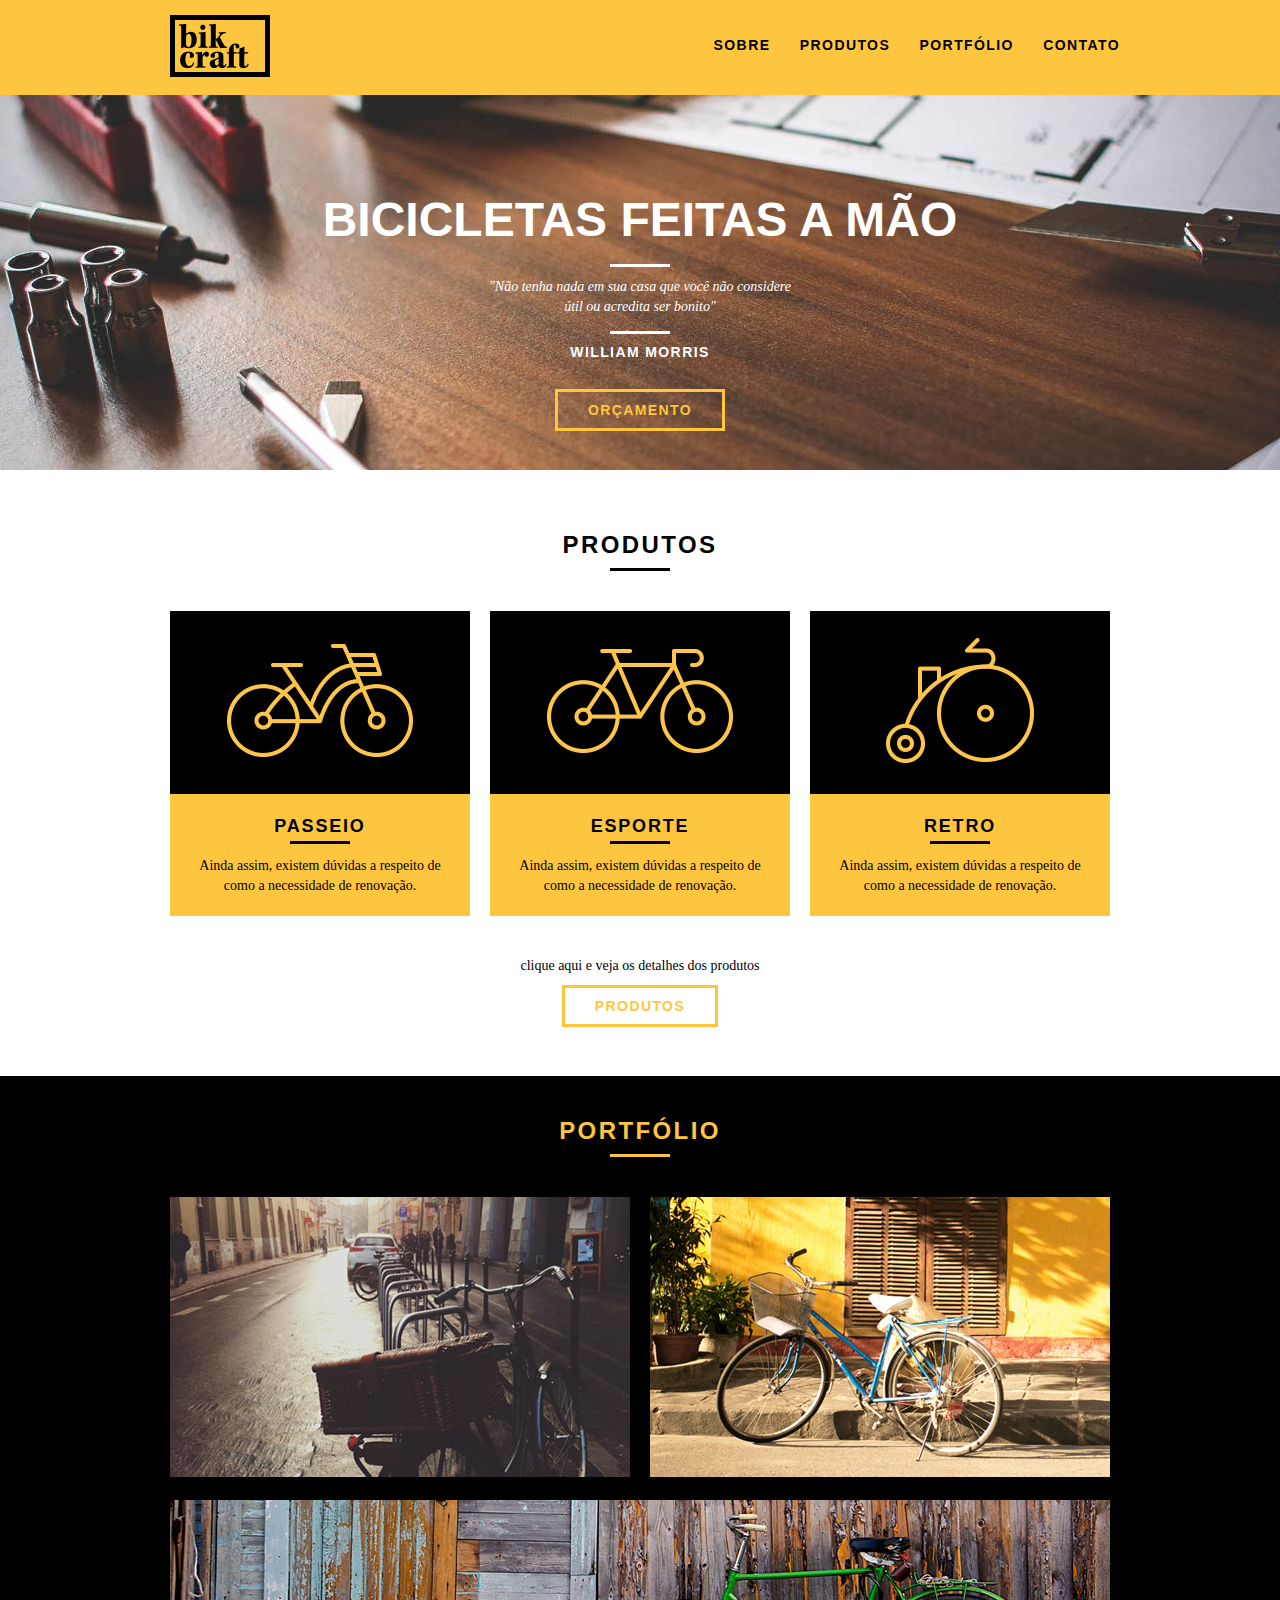
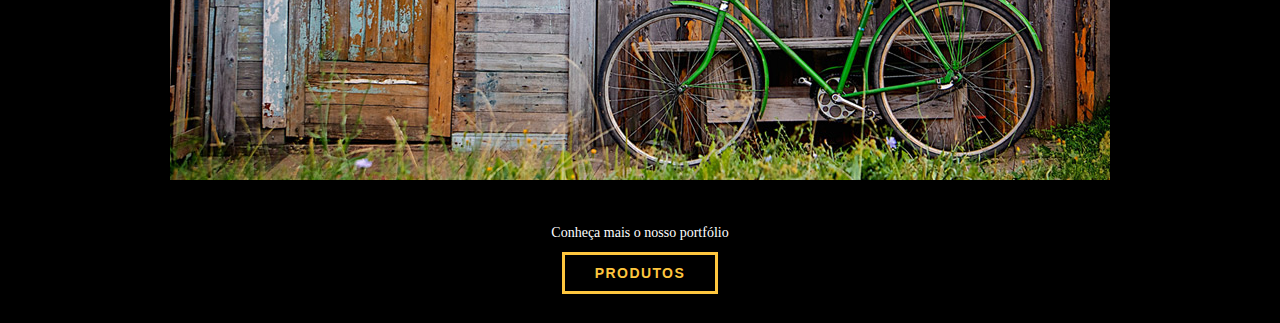
==== index.html @ 3127e380 "Portfolio-Home" ====
<!DOCTYPE html>
<html lang="pt-br">
	<head>
		<meta charset="utf-8">
		<title>Bikcraft</title>
		<link rel="stylesheet" type="text/css" href="css/normalize.css">
		<link rel="stylesheet" type="text/css" href="css/reset.css">
		<link rel="stylesheet" type="text/css" href="css/grid.css">
		<link rel="stylesheet" type="text/css" href="css/style.css">
	</head>
	<body>
		<!--Comentarios -->
		<header class="header">
			<div class="container">
				<a href="index.html" class="grid-4">
					<img src="img/bikcraft.png">
				</a>
				<nav class="header_menu" class="grid-12">
					<ul>
						<li><a href="sobre.html">Sobre</a></li>
						<li><a href="produtos.html">Produtos</a></li>
						<li><a href="portfolio.html">Portfólio</a></li>
						<li><a href="contato.html">contato</a></li>
					</ul>
				</nav>
			</div>			
		</header>

		<section class="introducao">
			<div class="container">
				<h1>Bicicletas Feitas a Mão</h1>
				<blockquote class="quote-externo">
					<p>"Não tenha nada em sua casa que você não considere útil ou acredita ser bonito"</p>
					<cite>WILLIAM MORRIS</cite>
				</blockquote>
				<a href="produtos.html" class="btn">Orçamento</a>
			</div>			
		</section>

		<section class="produtos container">
			<h2 class="subtitulo">Produtos</h2>
			<ul class="produtos_lista">

				<li class="grid-1-3">
					<div class="produtos_icone">
						<img src="img/produtos/passeio.png" alt="Bikcraft Passeio">
					</div>
					<h3>Passeio</h3>
					<p>Ainda assim, existem dúvidas a respeito de como a necessidade de renovação.</p>
				</li>

				<li class="grid-1-3">
					<div class="produtos_icone">
						<img src="img/produtos/esporte.png" alt="Bikcraft Passeio">
					</div>
					<h3>Esporte</h3>
					<p>Ainda assim, existem dúvidas a respeito de como a necessidade de renovação.</p>
				</li>

				<li class="grid-1-3">
					<div class="produtos_icone">
						<img src="img/produtos/retro.png" alt="Bikcraft Passeio">
					</div>
					<h3>Retro</h3>
					<p>Ainda assim, existem dúvidas a respeito de como a necessidade de renovação.</p>
				</li>

			</ul>

			<div class="call">
				<p>clique aqui e veja os detalhes dos produtos</p>
				<a href="produtos.html" class="btn btn-preto">Produtos</a>				
			</div>
		</section>
		<!--Fecha Produtos -->

		<section class="portfolio">
			<div class="container">
				<h2 class="subtitulo">Portfólio</h2>
				<ul class="portfolio_lista">
					<li class="grid-8"><img src="img/portfolio/retro.jpg" alt="Bicicleta Retro"></li>
					<li class="grid-8"><img src="img/portfolio/passeio.jpg" alt="Bicicleta Passeio"></li>
					<li class="grid-16"><img src="img/portfolio/esporte.jpg" alt="Bicicleta Esporte"></li>
				</ul>
				<div class="call">
					<p>Conheça mais o nosso portfólio</p>
					<a href="portfolio.html" class="btn">Produtos</a>				
				</div>
			</div>
		</section>

	</body>
</html>
---- css/grid.css ----
*, *:before, *:after {
  -webkit-box-sizing: border-box; 
  -moz-box-sizing: border-box; 
  box-sizing: border-box;
}

.container {
	width: 960px;
	margin: 0 auto;
	padding: 0px;
	position: relative;
}

.container:after, .container:before {
	content: " ";
	display: table;
}

.container:after {
	clear: both;
}

.grid-1, .grid-2, .grid-3, .grid-4, .grid-5, .grid-6, .grid-7, .grid-8, .grid-9, .grid-10, .grid-11, .grid-12, .grid-13, .grid-14, .grid-15, .grid-16, .grid-1-3 {
	float: left;
	margin-left: 10px;
	margin-right: 10px;
}

.grid-1 	{width: 40px;}
.grid-2 	{width: 100px;}
.grid-3 	{width: 160px;}
.grid-4 	{width: 220px;}
.grid-5 	{width: 280px;}
.grid-6 	{width: 340px;}
.grid-7 	{width: 400px;}
.grid-8 	{width: 460px;}
.grid-9 	{width: 520px;}
.grid-10 	{width: 580px;}
.grid-11 	{width: 640px;}
.grid-12 	{width: 700px;}
.grid-13 	{width: 760px;}
.grid-14 	{width: 820px;}
.grid-15 	{width: 880px;}
.grid-16 	{width: 940px;}
.grid-1-3	{width: 300px;}

@media only screen and (min-width: 768px) and (max-width: 959px) {

.container {
	width: 768px;
}

.grid-1		{width: 28px;}
.grid-2		{width: 76px;}
.grid-3		{width: 124px;}
.grid-4		{width: 172px;}
.grid-5		{width: 220px;}
.grid-6		{width: 268px;}
.grid-7		{width: 316px;}
.grid-8		{width: 364px;}
.grid-9		{width: 412px;}
.grid-10	{width: 460px;}
.grid-11	{width: 508px;}
.grid-12	{width: 556px;}
.grid-13	{width: 604px;}
.grid-14	{width: 652px;}
.grid-15	{width: 700px;}
.grid-16	{width: 748px;}
.grid-1-3	{width: 236px;}

}

@media only screen and (max-width: 767px) {
.container {
	width: 300px;
}

.grid-1, .grid-2, .grid-3, .grid-4, .grid-5, .grid-6, .grid-7, .grid-8, .grid-9, .grid-10, .grid-11, .grid-12, .grid-13, .grid-14, .grid-15, .grid-16, .grid-1-3 {
	width: 300px;
	margin: 0 0 20px 0;
	float: none;
}

}
---- css/style.css ----
/*Estilos Gerais */

body {
	font-family: Arial, Helvetica, sans-serif;
}

p {
	font-family: Georgia, "Times New Roman", serif;
	font-size: 14px;
	line-height: 20px;
}

.btn {
	border: 3px solid #fec63e;
	padding: 10px 30px;
	color: #fec63e;
	font-size: 14px;
	line-height: 20px;
	text-transform: uppercase;
	font-weight: bold;
	letter-spacing: .1em;
}

.btn:hover{
	color: #fff;
	border-color: #fff;
}

.btn.btn-preto:hover{
	color: #000;
	border-color: #000;
}

.subtitulo {
	font-size: 24px;
	line-height: 30px;
	font-weight: bold;
	letter-spacing: .1em;
	color: #000;
	text-transform: uppercase;
	text-align: center;
	margin-bottom: 40px;
}

.subtitulo:after {
	content: "";
	display: block;
	width: 60px;
	height: 3px;
	background: #000;
	margin: 8px auto;
}

/* Header */

.header {
	position: fixed;
	top: 0;
	width: 100%;
	background:#fec63e; /* Amarelo */
	padding: 15px 0;
	z-index: 10;
}

.header_menu {
	text-align: right;
	margin-top: 20px;
}

.header_menu ul li {
	display: inline;	
	margin-left: 25px;
	
}

.header_menu ul li a{
	color: #000;
	font-weight: bold;
	text-transform: uppercase;
	letter-spacing: .1em;
	font-size: 14px;
	line-height: 20px;
	padding: 10px 0;
}

.header_menu ul li a:hover {
	color: #FFF;
}

/* Introdução */

.introducao {
	width: 100%;
	height: 380px;
	background: url("../img/bg.jpg") no-repeat center;
	background-size: cover;
	margin-top: 90px;
	text-align: center;
	padding-top: 100px;
}

.introducao h1 {
	font-size: 48px;
	line-height: 60px;
	color: #FFF;
	font-weight: bold;
	text-transform: uppercase;
}

.quote-externo {
	max-width: 320px;
	margin: 0 auto;
	margin-bottom: 40px;
	color: #FFF;
}

.quote-externo p {
	font-style: italic;
}

.quote-externo p:before, .quote-externo p:after {
	content: "";
	display: block;
	width: 60px;
	height: 3px;
	background: #fff;
	margin: 14px auto 10px auto;
}

.quote-externo cite {
	font-style: normal;
	font-weight: bold;
	font-size: 14px;
	letter-spacing: .1em;
}

/* Produtos */

.produtos {
	padding: 60px 0;
}

.produtos_lista li {
	background: #fec63e;
	text-align: center;
}

.produtos_lista li h3 {
	font-weight: bold;
	font-size: 18px;
	line-height: 25px;
	text-transform: uppercase;
	letter-spacing: .1em;
	margin-top: 20px;
}

.produtos_lista li h3:after{
	content: "";
	display: block;
	width: 60px;
	height: 3px;
	background: #000;
	margin: 2px auto;
}

.produtos_lista li p {
	padding: 10px 20px 20px 20px;
}

.produtos_icone{
	background: #000;
	padding: 20px;
}

.call {
	padding-top: 40px; 
	text-align: center;
	clear: both;
}

.call p {
	margin-bottom: 20px;
}

/* Portfolio */

.portfolio {
	width: 100%;
	background: #000;
	padding: 40px 0;
}

.portfolio .subtitulo {
	color: #fec63e;
}

.portfolio .subtitulo:after {
	background: #fec63e;
}

.portfolio_lista li:last-child {
	margin-top:20px;
}

.portfolio .call p{
	color: #fff;
}
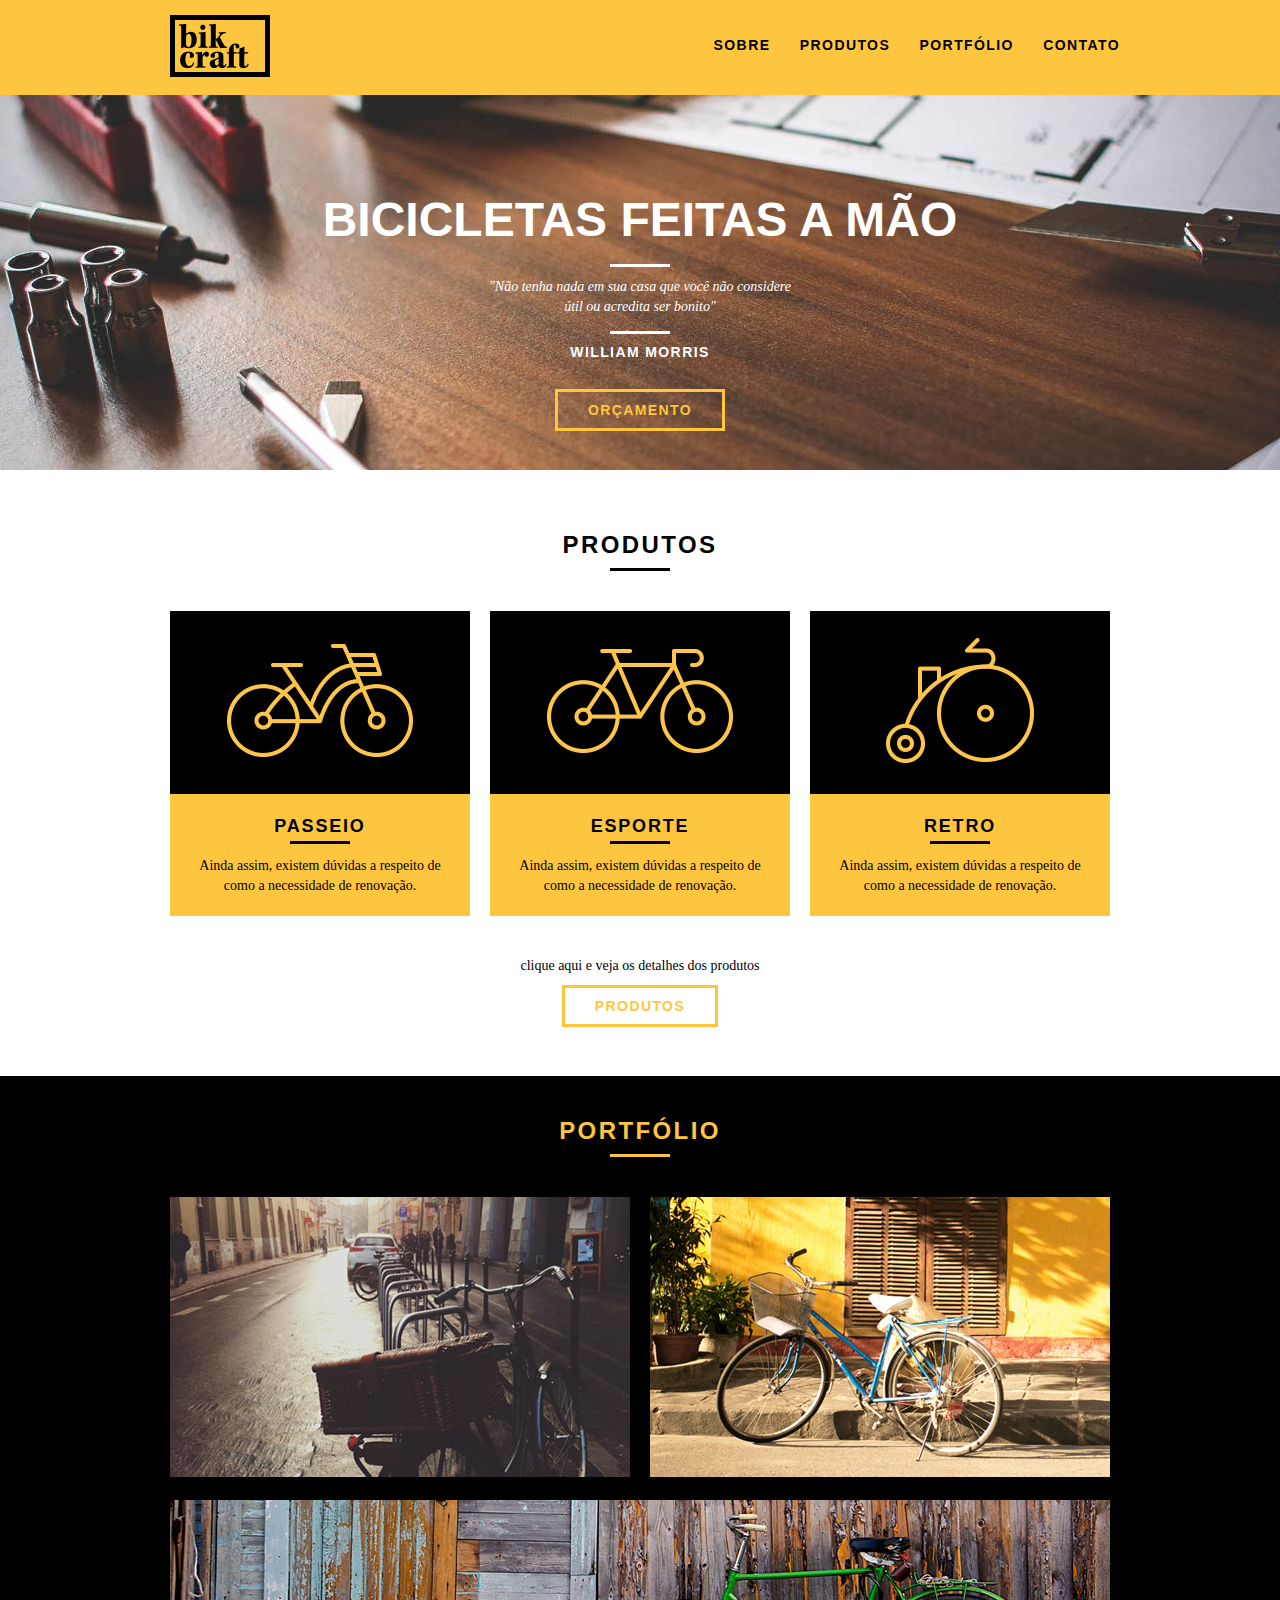
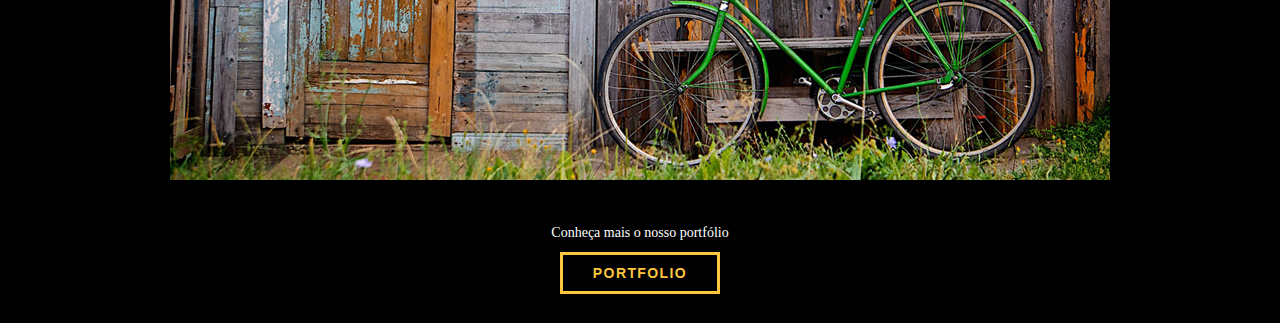
==== commit 02062785: "Update index.html" ====
--- a/index.html
+++ b/index.html
@@ -84,7 +84,7 @@
 				</ul>
 				<div class="call">
 					<p>Conheça mais o nosso portfólio</p>
-					<a href="portfolio.html" class="btn">Produtos</a>				
+					<a href="portfolio.html" class="btn">Portfolio</a>				
 				</div>
 			</div>
 		</section>
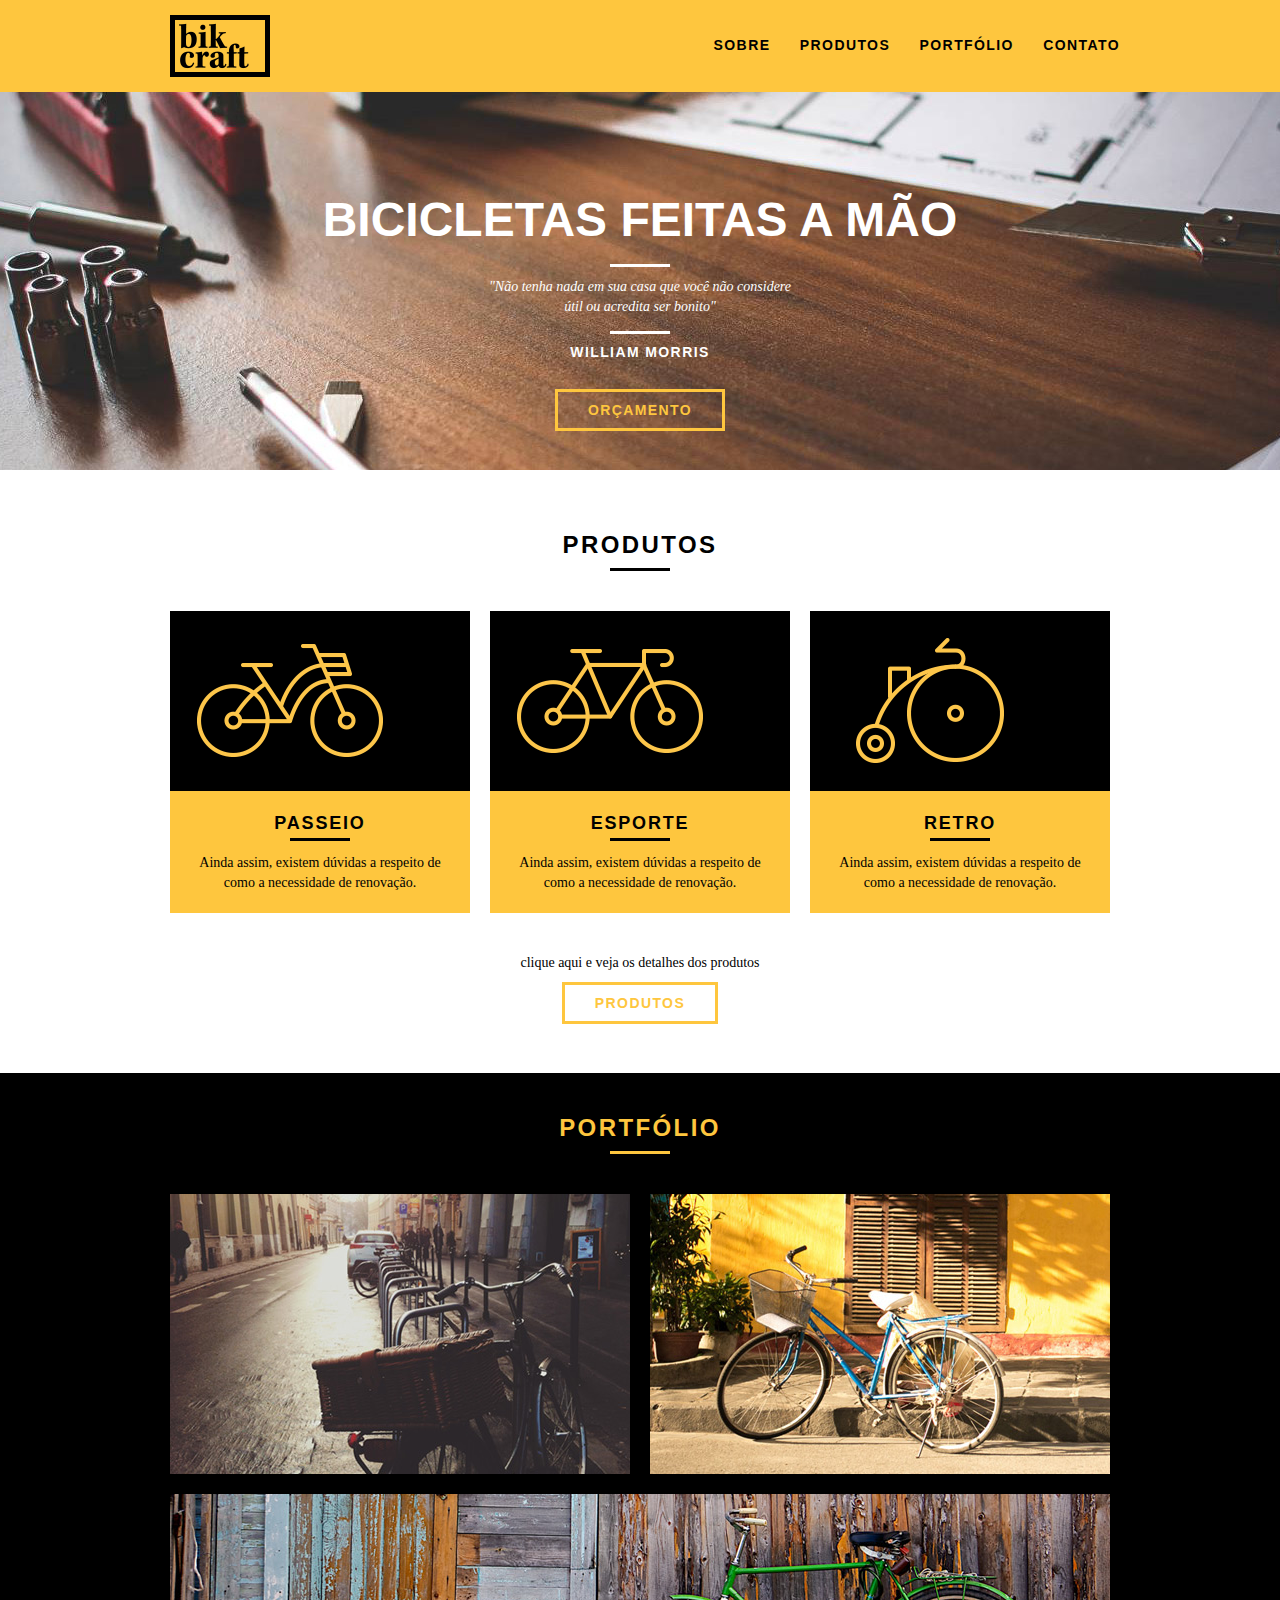
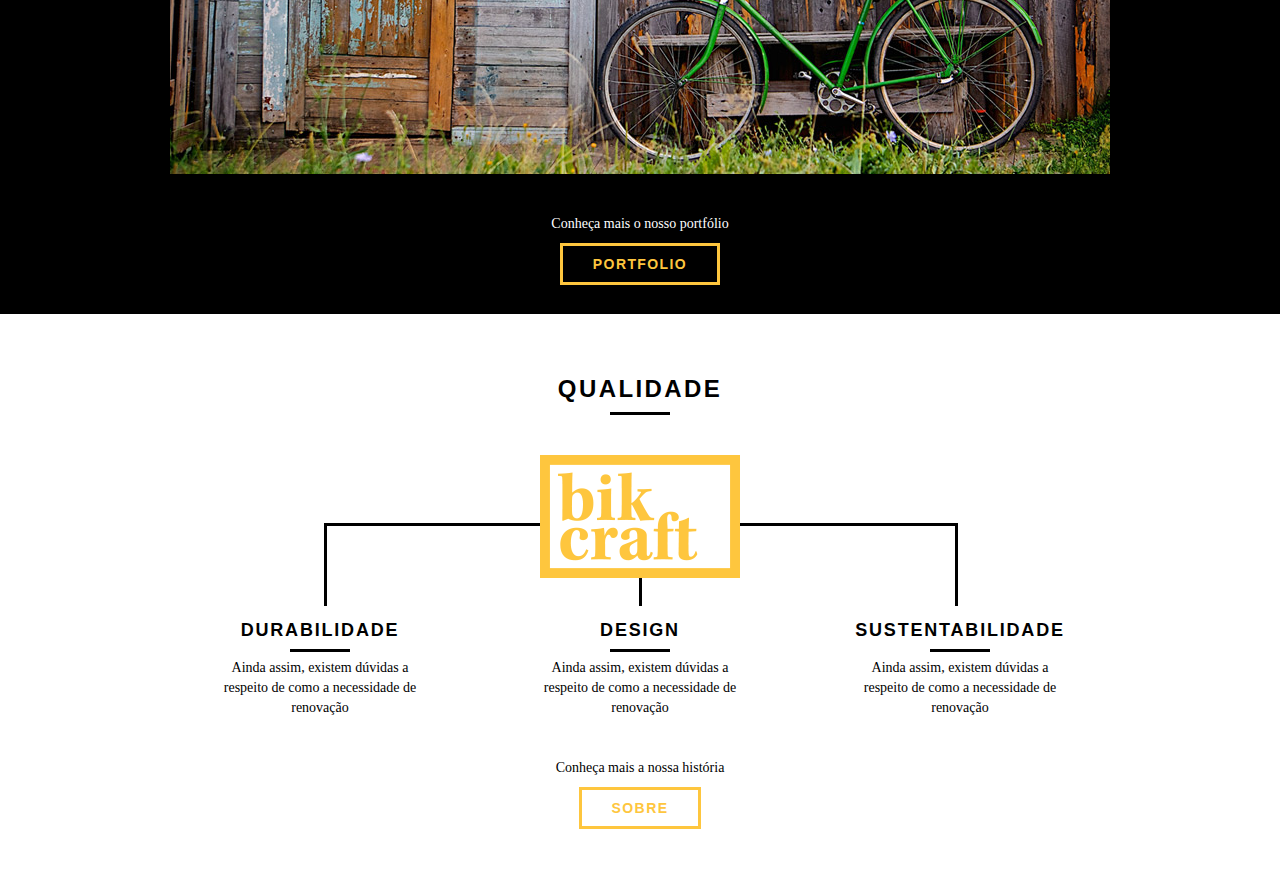
==== commit 165e6f71: "Qualidade-Home" ====
--- a/index.html
+++ b/index.html
@@ -89,5 +89,28 @@
 			</div>
 		</section>
 
+		<section class="qualidade container">
+			<h2 class="subtitulo">Qualidade</h2>
+			<img src="img/bikcraft-qualidade.png" alt="Bikcraft">
+			<ul class="qualidade_lista">
+				<li class="grid-1-3">
+					<h3>Durabilidade</h3>
+					<p>Ainda assim, existem dúvidas a respeito de como a necessidade de renovação</p>
+				</li>
+				<li class="grid-1-3"> 
+					<h3>Design</h3>
+					<p>Ainda assim, existem dúvidas a respeito de como a necessidade de renovação</p>
+				</li>
+				<li class="grid-1-3">
+					<h3>Sustentabilidade</h3>
+					<p>Ainda assim, existem dúvidas a respeito de como a necessidade de renovação</p>
+				</li>
+			</ul>
+			<div class="call">
+				<p>Conheça mais a nossa história</p>
+				<a href="sobre.html" class="btn btn-preto">Sobre</a>				
+			</div>
+		</section>
+
 	</body>
 </html>--- a/css/style.css
+++ b/css/style.css
@@ -8,6 +8,10 @@
 	font-family: Georgia, "Times New Roman", serif;
 	font-size: 14px;
 	line-height: 20px;
+}
+
+img {
+	display: block;
 }
 
 .btn {
@@ -204,4 +208,53 @@
 
 .portfolio .call p{
 	color: #fff;
+}
+
+/*	Qualidade */
+
+.qualidade {
+	padding: 60px 0;
+}
+
+.qualidade:after {
+	content: "";
+	width: 634px;
+	height: 83px;
+	display: block;
+	background: url("../img/linhas.png") no-repeat center;
+	position: absolute;
+	top: 209px;
+	right: 162px;
+	z-index: -1;
+}
+
+.qualidade img {
+	margin: 0 auto;
+}
+
+.qualidade_lista {
+	padding-top: 20px;
+}
+
+.qualidade_lista li {
+	text-align: center;
+	padding: 0 40px;
+}
+
+.qualidade_lista li h3 {
+	font-weight: bold;
+	font-size: 18px;
+	line-height: 25px;
+	text-transform: uppercase;
+	letter-spacing: .1em;
+	margin-top: 20px;
+}
+
+.qualidade_lista li h3:after{
+	content: "";
+	display: block;
+	width: 60px;
+	height: 3px;
+	background: #000;
+	margin: 6px auto;
 }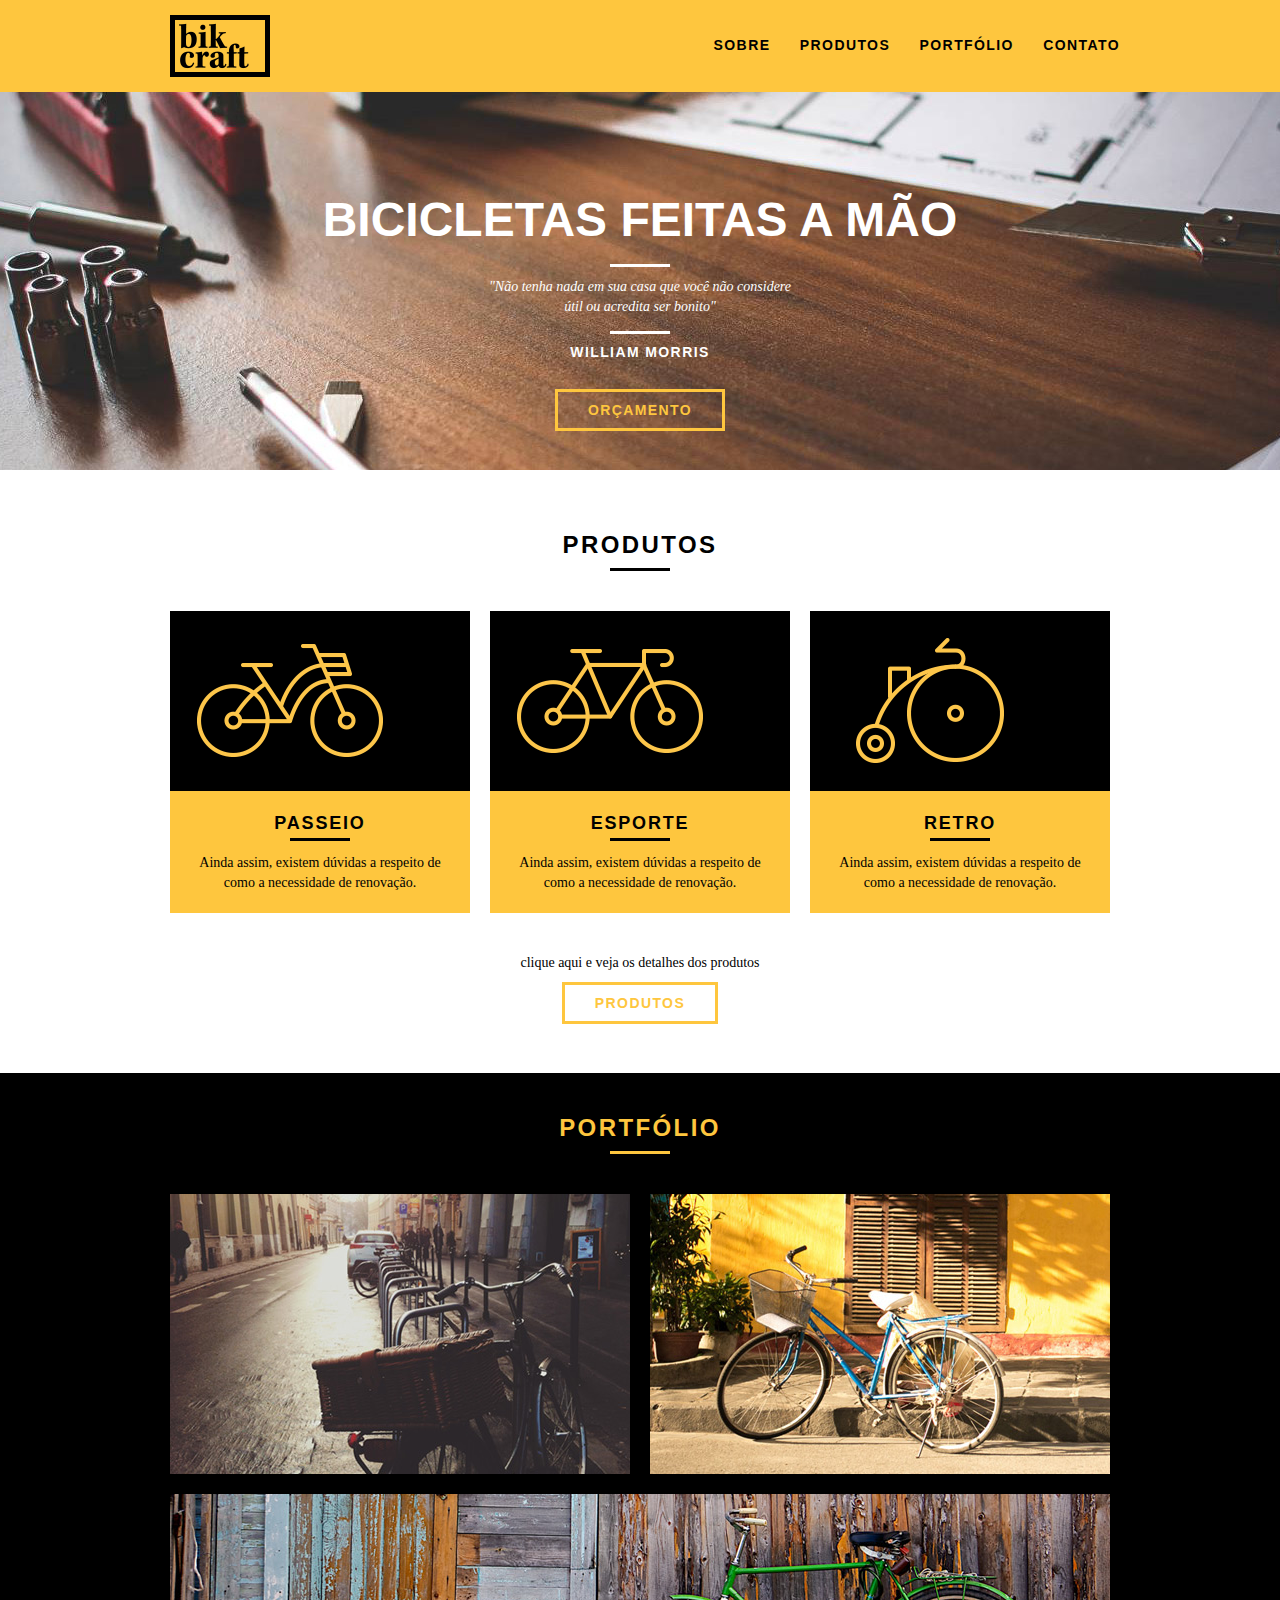
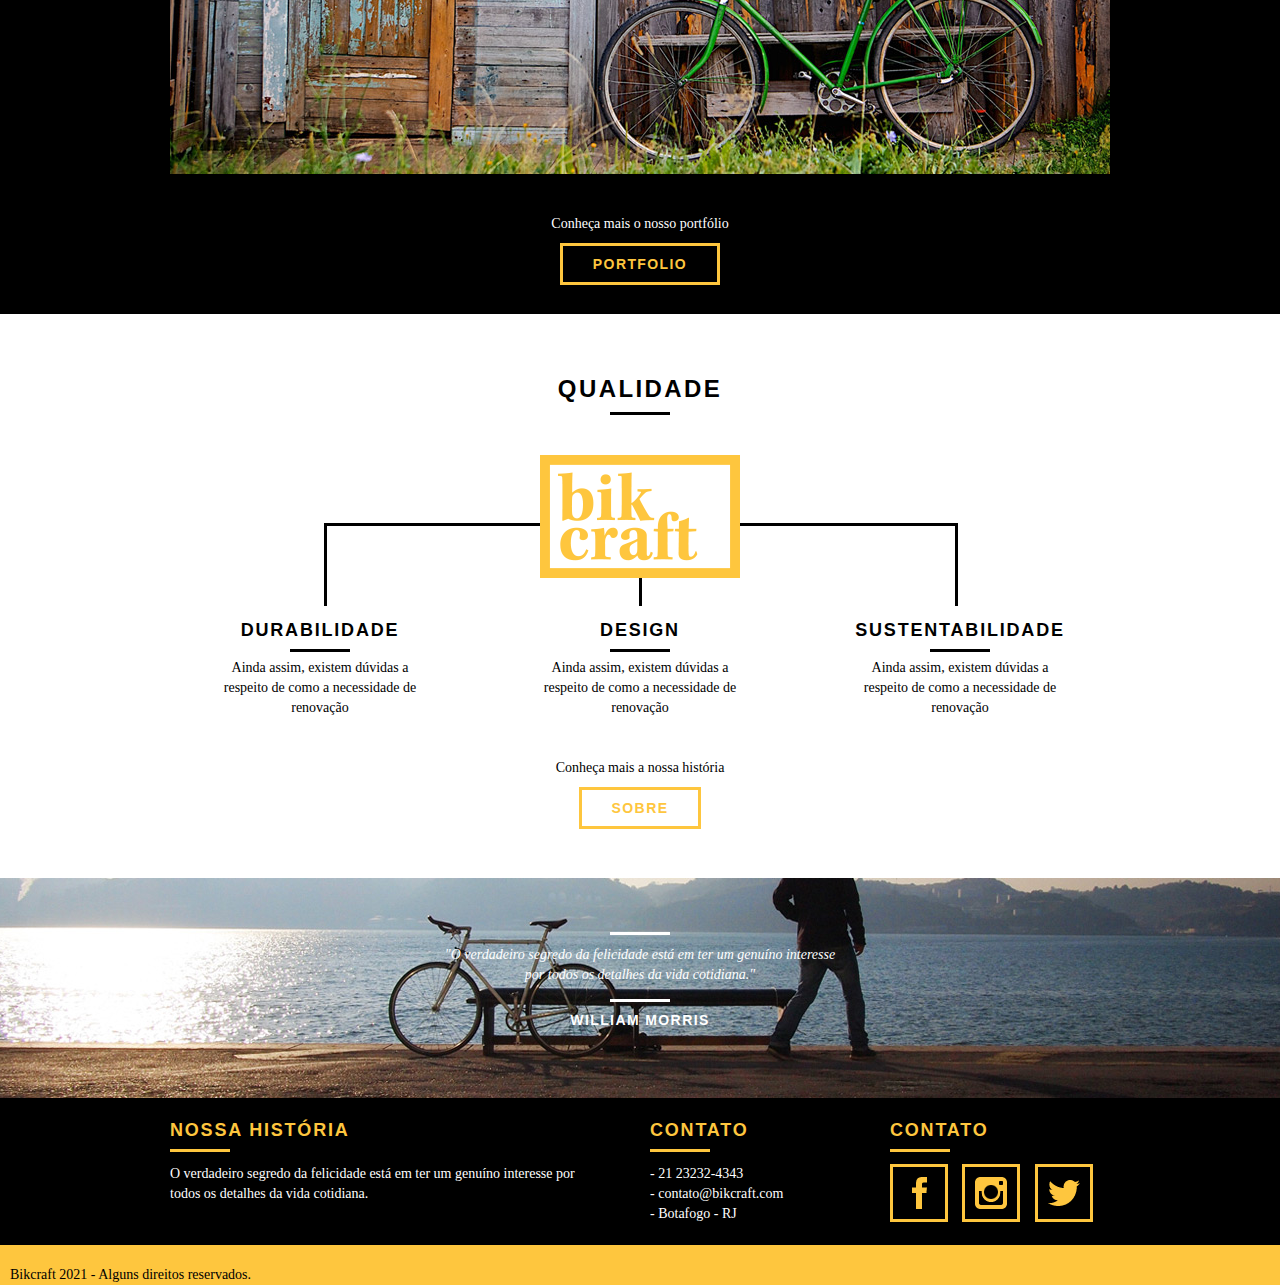
==== commit b30e8adf: "Footer-Home" ====
--- a/index.html
+++ b/index.html
@@ -112,5 +112,49 @@
 			</div>
 		</section>
 
+		<section class="quebra">
+			<blockquote class="quote-externo container">
+				<p>"O verdadeiro segredo da felicidade está em ter um genuíno interesse por todos os detalhes da vida cotidiana."</p>
+				<cite>WILLIAM MORRIS</cite>
+			</blockquote>
+		</section>
+
+		<footer>
+			<div class="footer">
+				<div class="container">
+
+					<div class="grid-8 footer_historia">
+						<h3>Nossa História</h3>
+						<p>O verdadeiro segredo da felicidade está em ter um genuíno interesse por todos os detalhes da vida cotidiana.</p>
+					</div>
+
+					<div class="grid-4 footer_contato">
+						<h3>Contato</h3>
+						<ul>
+							<li>- 21 23232-4343</li>
+							<li>- contato@bikcraft.com</li>
+							<li>- Botafogo - RJ</li>
+						</ul>
+					</div>
+
+					<div class="grid-4 footer_redes">
+						<h3>Contato</h3>
+						<ul>
+							<li><a href="http://facebook.com" target="_blank"><img src="img/redes-sociais/facebook.png"></a></li>
+							<li><a href="http://instagram.com" target="_blank"><img src="img/redes-sociais/instagram.png"></a></li>
+							<li><a href="http://twitter.com" target="_blank"><img src="img/redes-sociais/twitter.png"></a></li>
+						</ul>
+					</div>
+
+				</div>
+			</div>
+
+			<div class="copy">
+				<div class="container"></div>
+				<p class="grid-16">Bikcraft 2021 - Alguns direitos reservados.</p>
+				</div>
+			</div>
+		</footer>
+
 	</body>
 </html>--- a/css/style.css
+++ b/css/style.css
@@ -257,4 +257,77 @@
 	height: 3px;
 	background: #000;
 	margin: 6px auto;
+}
+
+/* Quebra */
+
+.quebra {
+	width: 100%;
+	height: 220px;
+	background: url("../img/bg-footer.jpg") no-repeat center;
+	background-size: cover;
+	text-align: center;
+	padding: 40px;
+}
+
+.quebra .quote-externo {
+	max-width: 400px;
+}
+
+/*Footer*/
+
+.footer {
+	width: 100%;
+	background: #000;
+	color: #fff;
+	padding: 20px 0;
+}
+
+.footer h3 {
+	font-size: 18px;
+	line-height: 25px;
+	color: #fec63e;
+	text-transform: uppercase;
+	letter-spacing: .1em;
+	font-weight: bold;
+}
+
+.footer h3:after {
+	content: "";
+	display: block;
+	width: 60px;
+	height: 3px;
+	background: #fec63e;
+	margin: 6px 0 12px 0;
+}
+
+.footer_historia {
+	padding-right: 40px; 
+}
+
+.footer_contato ul li {
+	font-size: 14px;
+	line-height: 20px;
+	font-family: Georgia, "Times New Roman", serif;
+}
+
+.footer_redes ul li {
+	display: inline-block;
+	margin-right: 10px;
+}
+
+.footer_redes ul li a {
+	border: 3px solid #fec63e;
+	display: block;
+	padding: 10px;
+}
+
+.footer_redes ul li a:hover {
+	border-color: #fff;
+}
+
+.copy {
+	width: 100%;
+	background: #fec63e;
+	padding: 20px 0;
 }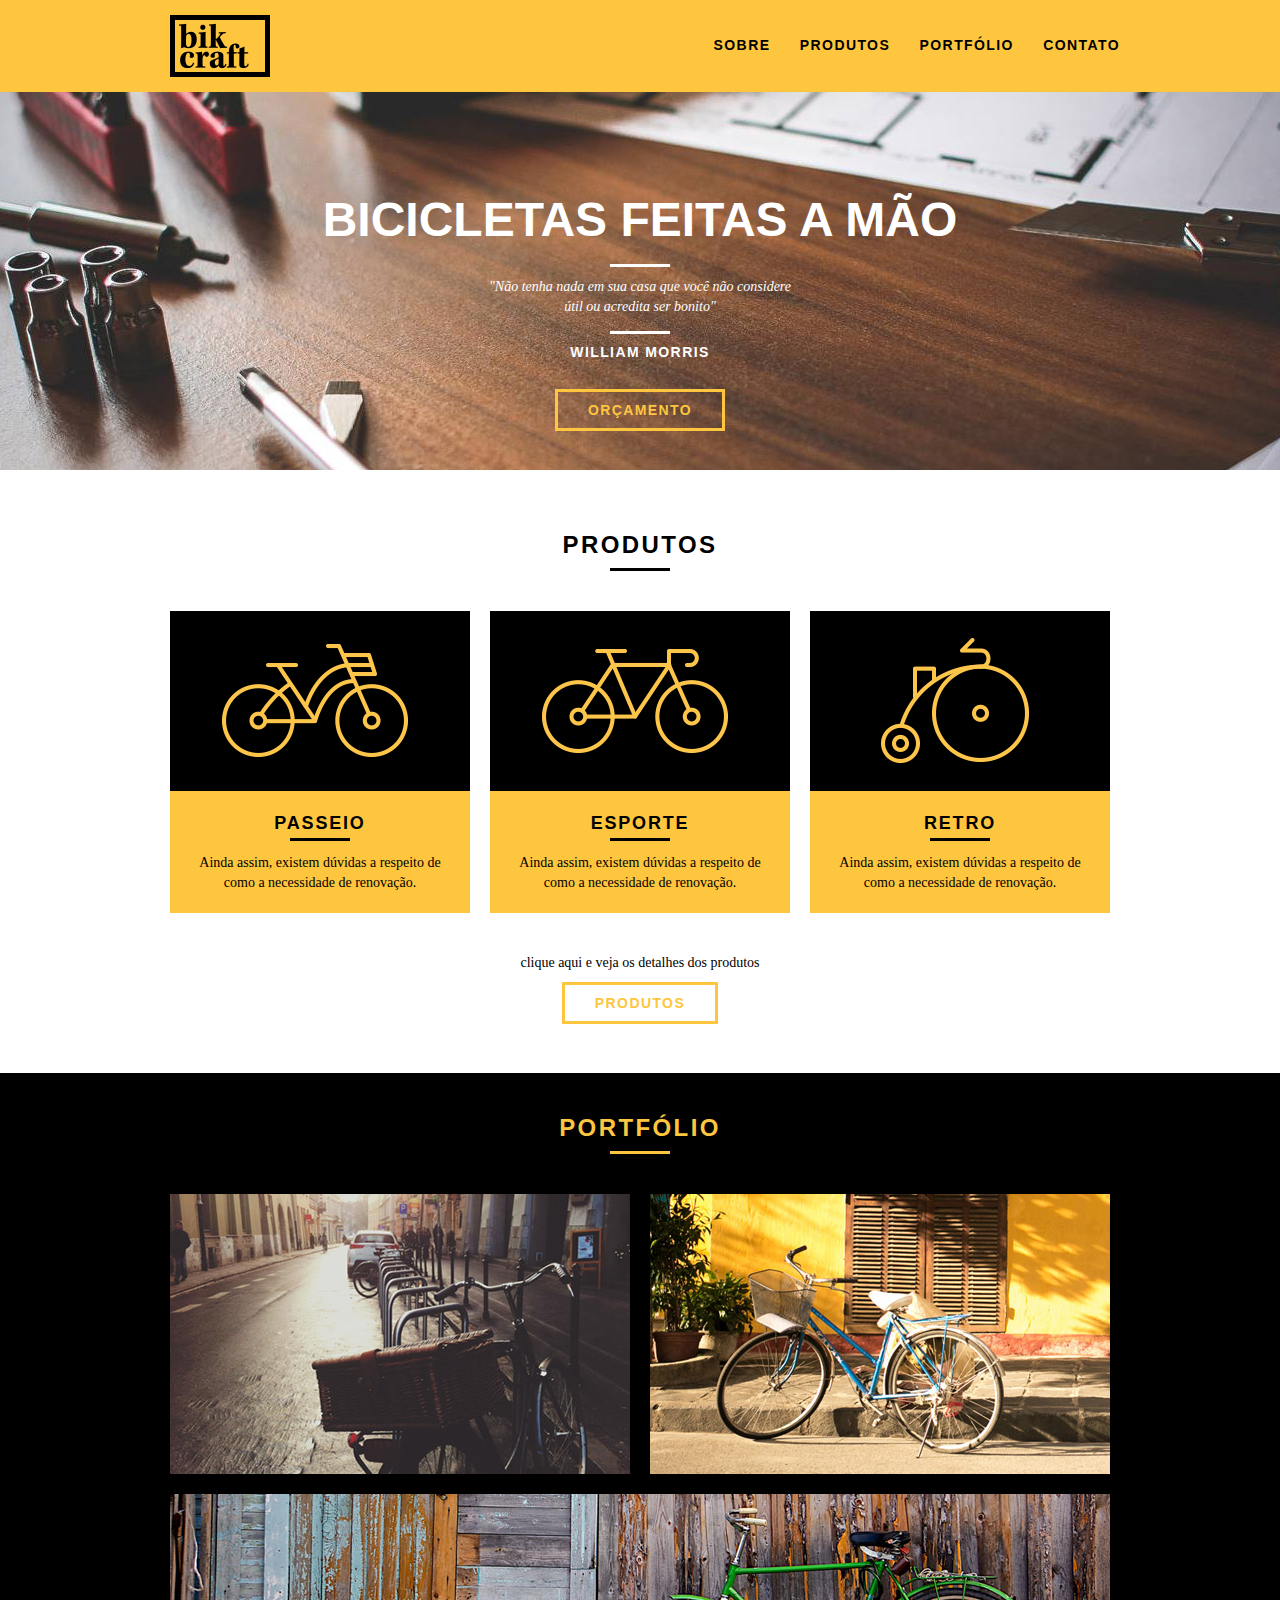
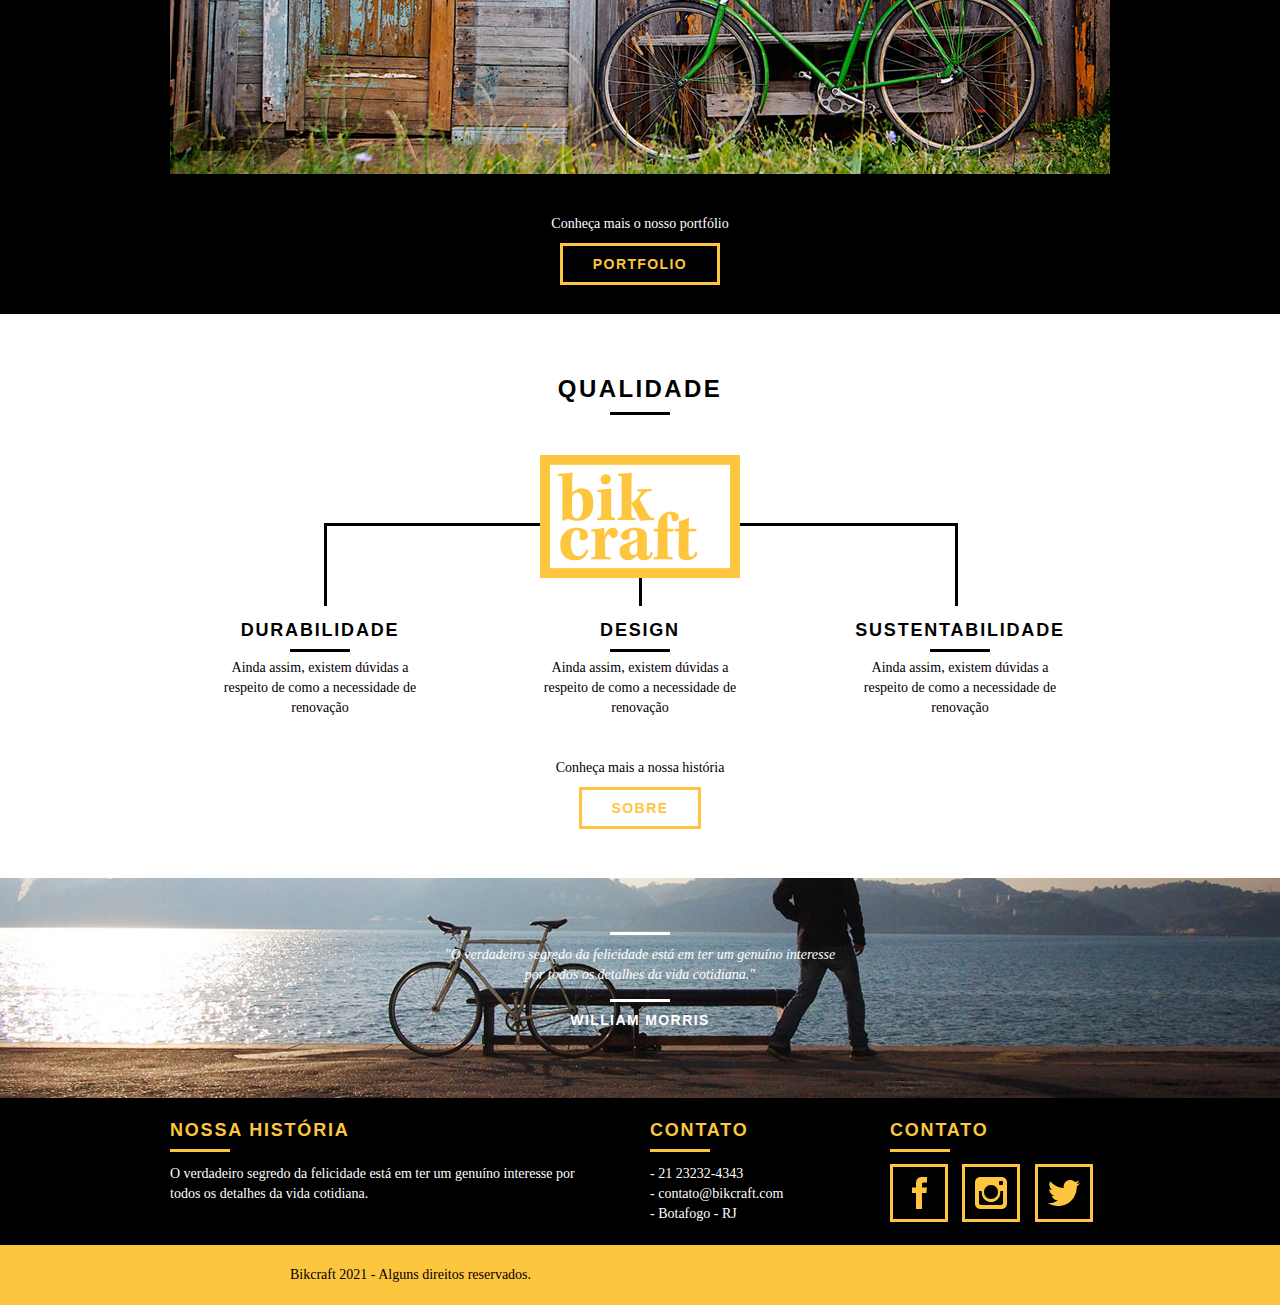
==== commit e8d0c34c: "Ajustes de escala e icones" ====
--- a/index.html
+++ b/index.html
@@ -151,7 +151,7 @@
 
 			<div class="copy">
 				<div class="container"></div>
-				<p class="grid-16">Bikcraft 2021 - Alguns direitos reservados.</p>
+				<p class="grid-8">Bikcraft 2021 - Alguns direitos reservados.</p>
 				</div>
 			</div>
 		</footer>
--- a/css/style.css
+++ b/css/style.css
@@ -174,6 +174,7 @@
 .produtos_icone{
 	background: #000;
 	padding: 20px;
+	padding-left: 45px;
 }
 
 .call {
@@ -329,5 +330,5 @@
 .copy {
 	width: 100%;
 	background: #fec63e;
-	padding: 20px 0;
+	padding: 20px 0 40px 280px;	
 }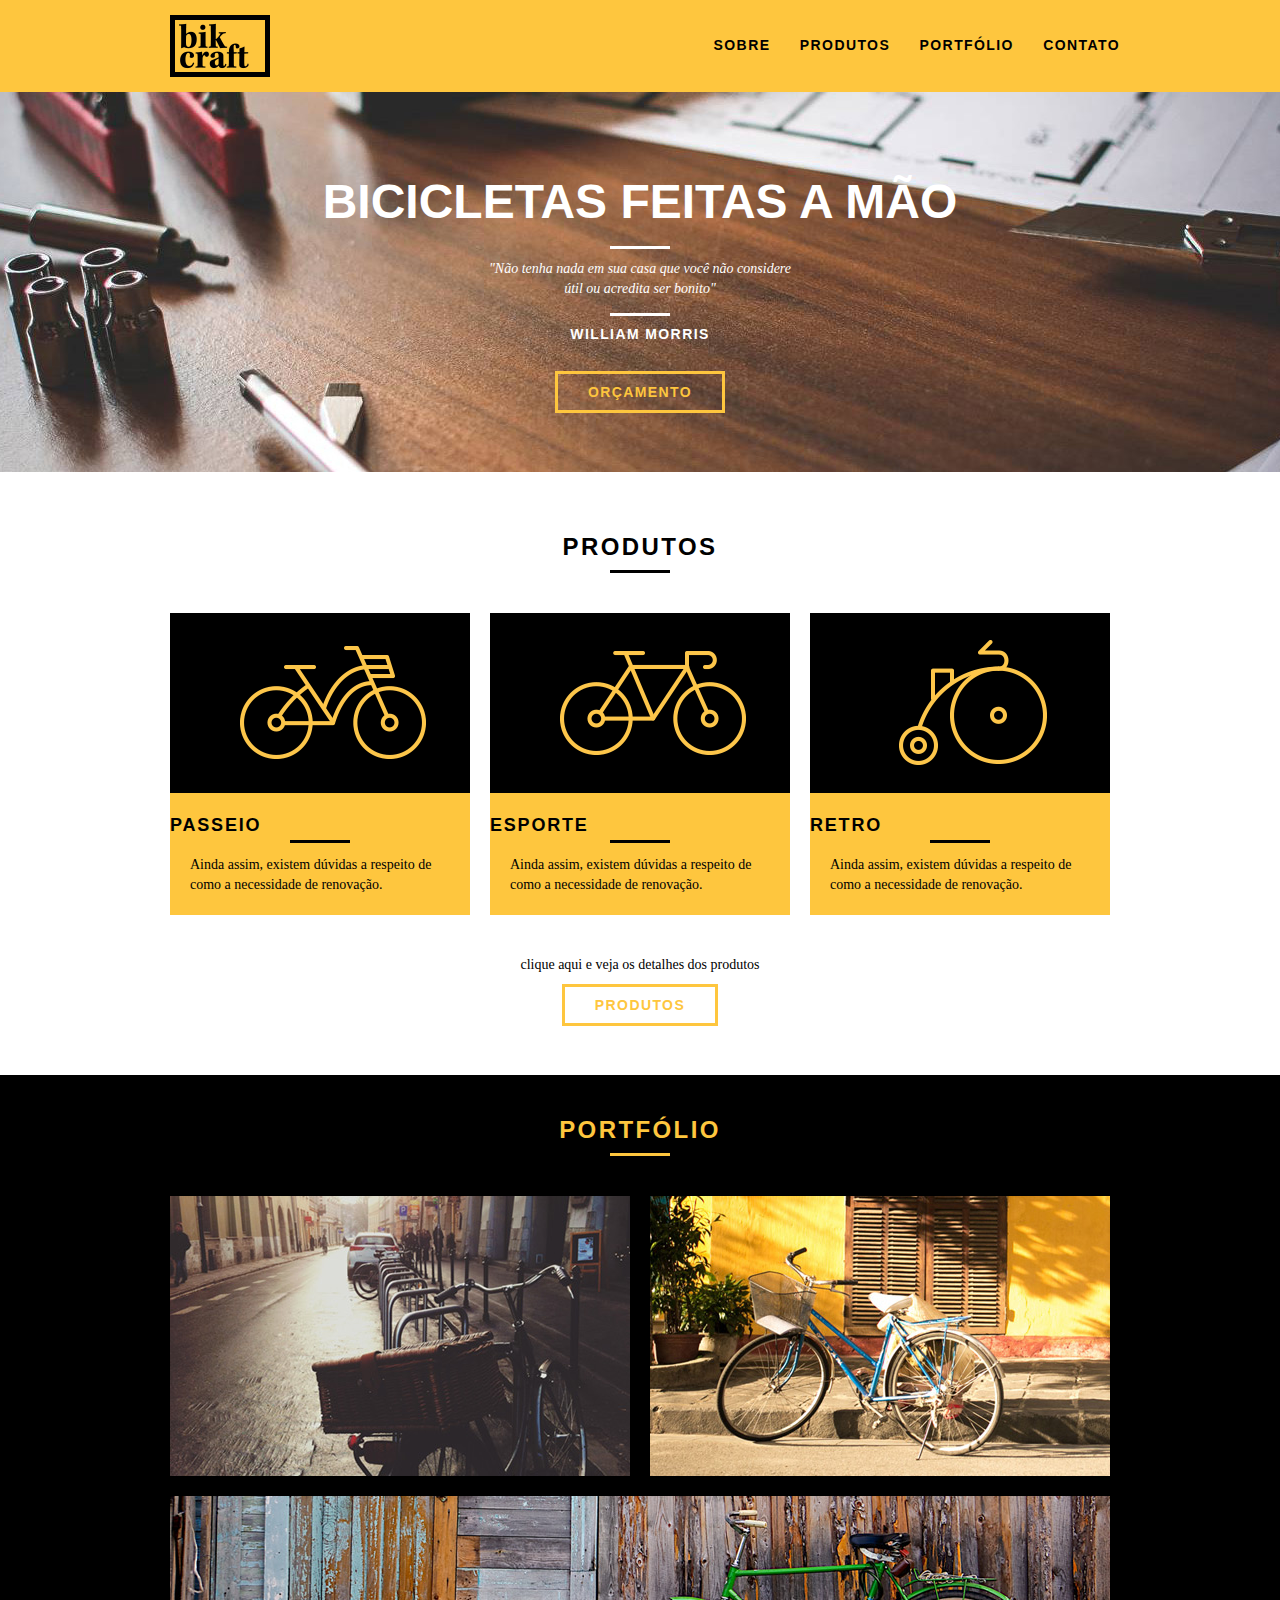
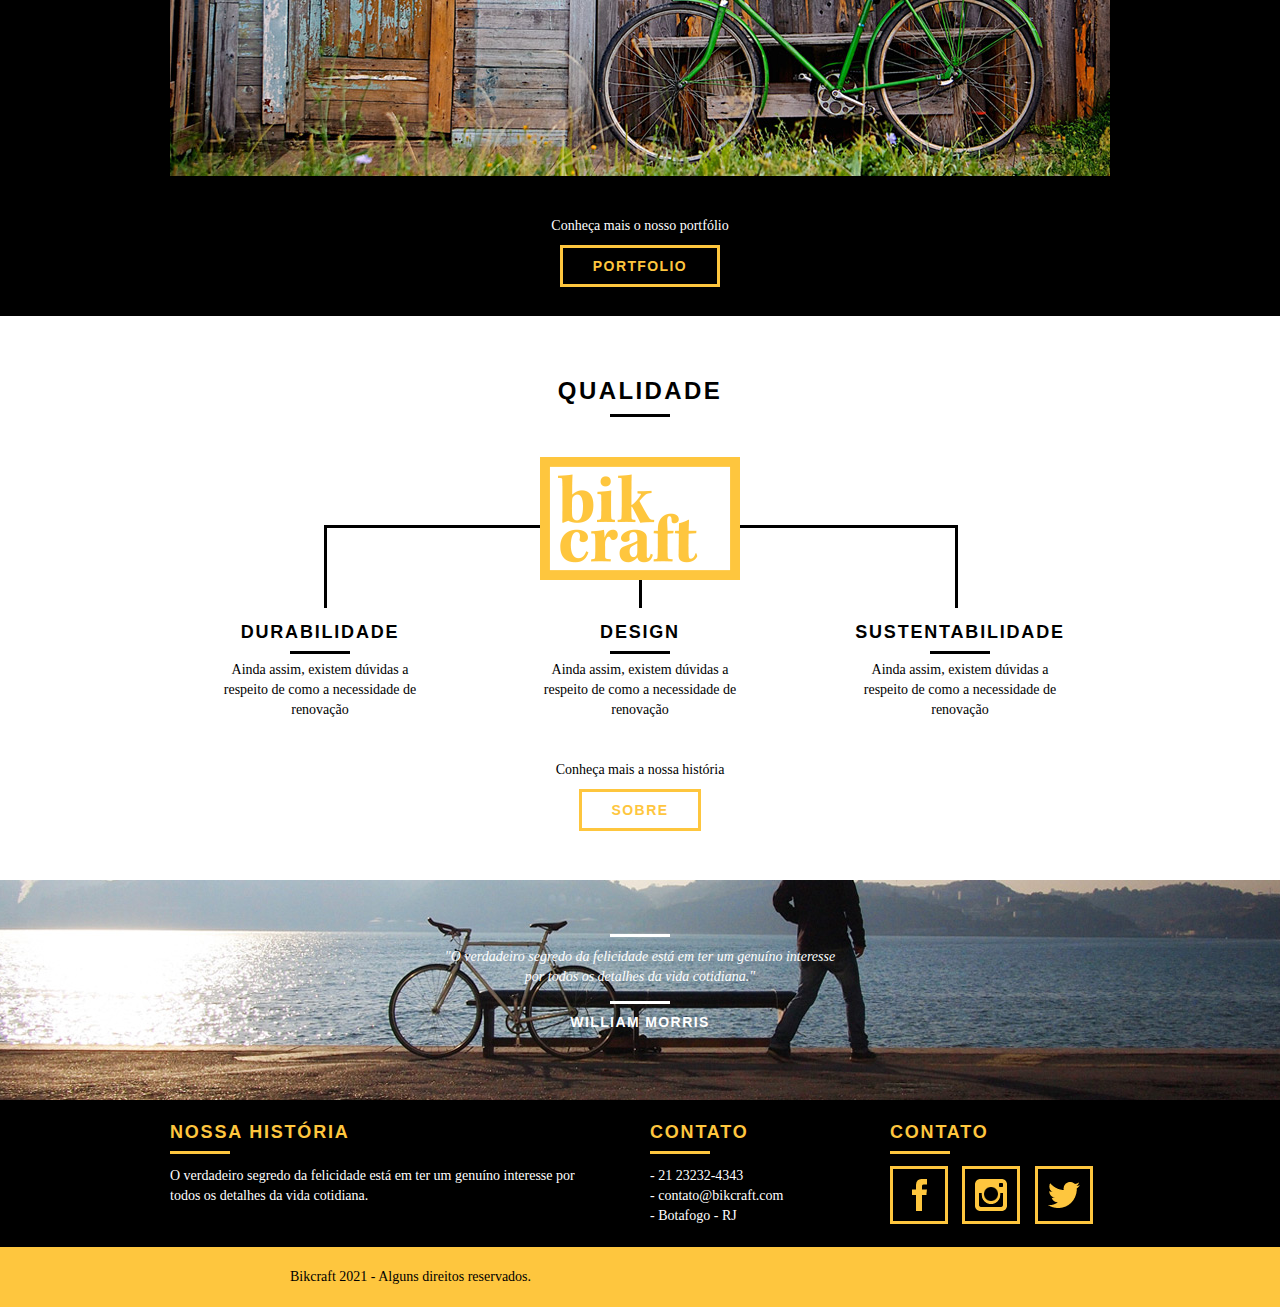
==== commit 5cf780cc: "Header" ====
--- a/index.html
+++ b/index.html
@@ -7,6 +7,7 @@
 		<link rel="stylesheet" type="text/css" href="css/reset.css">
 		<link rel="stylesheet" type="text/css" href="css/grid.css">
 		<link rel="stylesheet" type="text/css" href="css/style.css">
+		<link rel="stylesheet" type="text/css" href="css/responsivo.css">
 	</head>
 	<body>
 		<!--Comentarios -->
--- a/css/grid.css
+++ b/css/grid.css
@@ -44,7 +44,7 @@
 .grid-16 	{width: 940px;}
 .grid-1-3	{width: 300px;}
 
-@media only screen and (min-width: 768px) and (max-width: 959px) {
+@media only screen and (min-width: 788px) and (max-width: 979px) {
 
 .container {
 	width: 768px;
@@ -70,7 +70,7 @@
 
 }
 
-@media only screen and (max-width: 767px) {
+@media only screen and (max-width: 787px) {
 .container {
 	width: 300px;
 }
--- a/css/style.css
+++ b/css/style.css
@@ -12,6 +12,7 @@
 
 img {
 	display: block;
+	max-width: 100%;
 }
 
 .btn {
@@ -55,6 +56,27 @@
 	margin: 8px auto;
 }
 
+.subtitulo-interno {
+	font-size: 24px;
+	line-height: 30px;
+	font-weight: bold;
+	letter-spacing: .1em;
+	color: #000;
+	text-transform: uppercase;
+	margin-bottom: 20px;
+}
+
+.subtitulo-interno:after {
+	content: "";
+	display: block;
+	width: 60px;
+	height: 3px;
+	background: #000;
+	margin: 8px 0;
+}
+
+/**/
+
 /* Header */
 
 .header {
@@ -68,13 +90,12 @@
 
 .header_menu {
 	text-align: right;
-	margin-top: 20px;
 }
 
 .header_menu ul li {
-	display: inline;	
+	display: inline-block;	
 	margin-left: 25px;
-	
+	margin-top: 20px;	
 }
 
 .header_menu ul li a{
@@ -89,6 +110,10 @@
 
 .header_menu ul li a:hover {
 	color: #FFF;
+}
+
+.header_menu ul li a.menu_ativo {
+	color: #fff;
 }
 
 /* Introdução */
@@ -98,9 +123,9 @@
 	height: 380px;
 	background: url("../img/bg.jpg") no-repeat center;
 	background-size: cover;
-	margin-top: 90px;
-	text-align: center;
-	padding-top: 100px;
+	margin-top: 92px;
+	text-align: center;
+	padding-top: 80px;
 }
 
 .introducao h1 {
@@ -138,6 +163,32 @@
 	letter-spacing: .1em;
 }
 
+/*Introdução interna*/
+
+.introducao-interna {
+	width: 100%;
+	margin-top:92px;
+	height: 160px;
+	text-align: center;
+	color: #FFF;
+	padding-top: 30px;
+}
+
+.introducao-interna h1 {
+	font-size: 36px;
+	font-weight: bold;
+	text-transform: uppercase;
+}
+
+.introducao-interna h1:after {
+	content: "";
+	display: block;
+	width: 60px;
+	height: 3px;
+	background: #fff;
+	margin: 6px auto 10px auto;
+}
+
 /* Produtos */
 
 .produtos {
@@ -146,6 +197,10 @@
 
 .produtos_lista li {
 	background: #fec63e;
+}
+
+.produtos_lista li img{
+	margin: 0 auto;
 	text-align: center;
 }
 
@@ -235,6 +290,7 @@
 
 .qualidade_lista {
 	padding-top: 20px;
+	overflow: auto; /*Clear-fix*/
 }
 
 .qualidade_lista li {
--- a/css/responsivo.css
+++ b/css/responsivo.css
@@ -0,0 +1,48 @@
+/*Estilo Tablet*/
+@media only screen and (min-width: 788px) and (max-width: 979px) {
+
+
+}
+
+/*Mobile*/
+@media only screen and (max-width: 787px) {
+/*Header*/
+.header{
+	position: relative;
+	padding-bottom: 0px;
+}
+
+.header img {
+	margin: 0 auto 10px auto;
+}
+
+.header_menu {
+	text-align: center;
+}
+
+.header_menu ul li {
+	margin: 5px;
+}
+
+.header_menu ul li a{
+	border: 4px solid #000;
+	width: 136px;
+	display: block;
+	float: left;
+}
+
+.header_menu ul li a:hover{
+	border-color: #fff;
+}
+
+/*Introducao*/
+.introducao {
+	margin-top: 0px;
+	padding-top: 20px;
+	background: url("../img/bg-mobile.jpg") no-repeat center;
+	background-size: cover;
+}
+
+
+
+}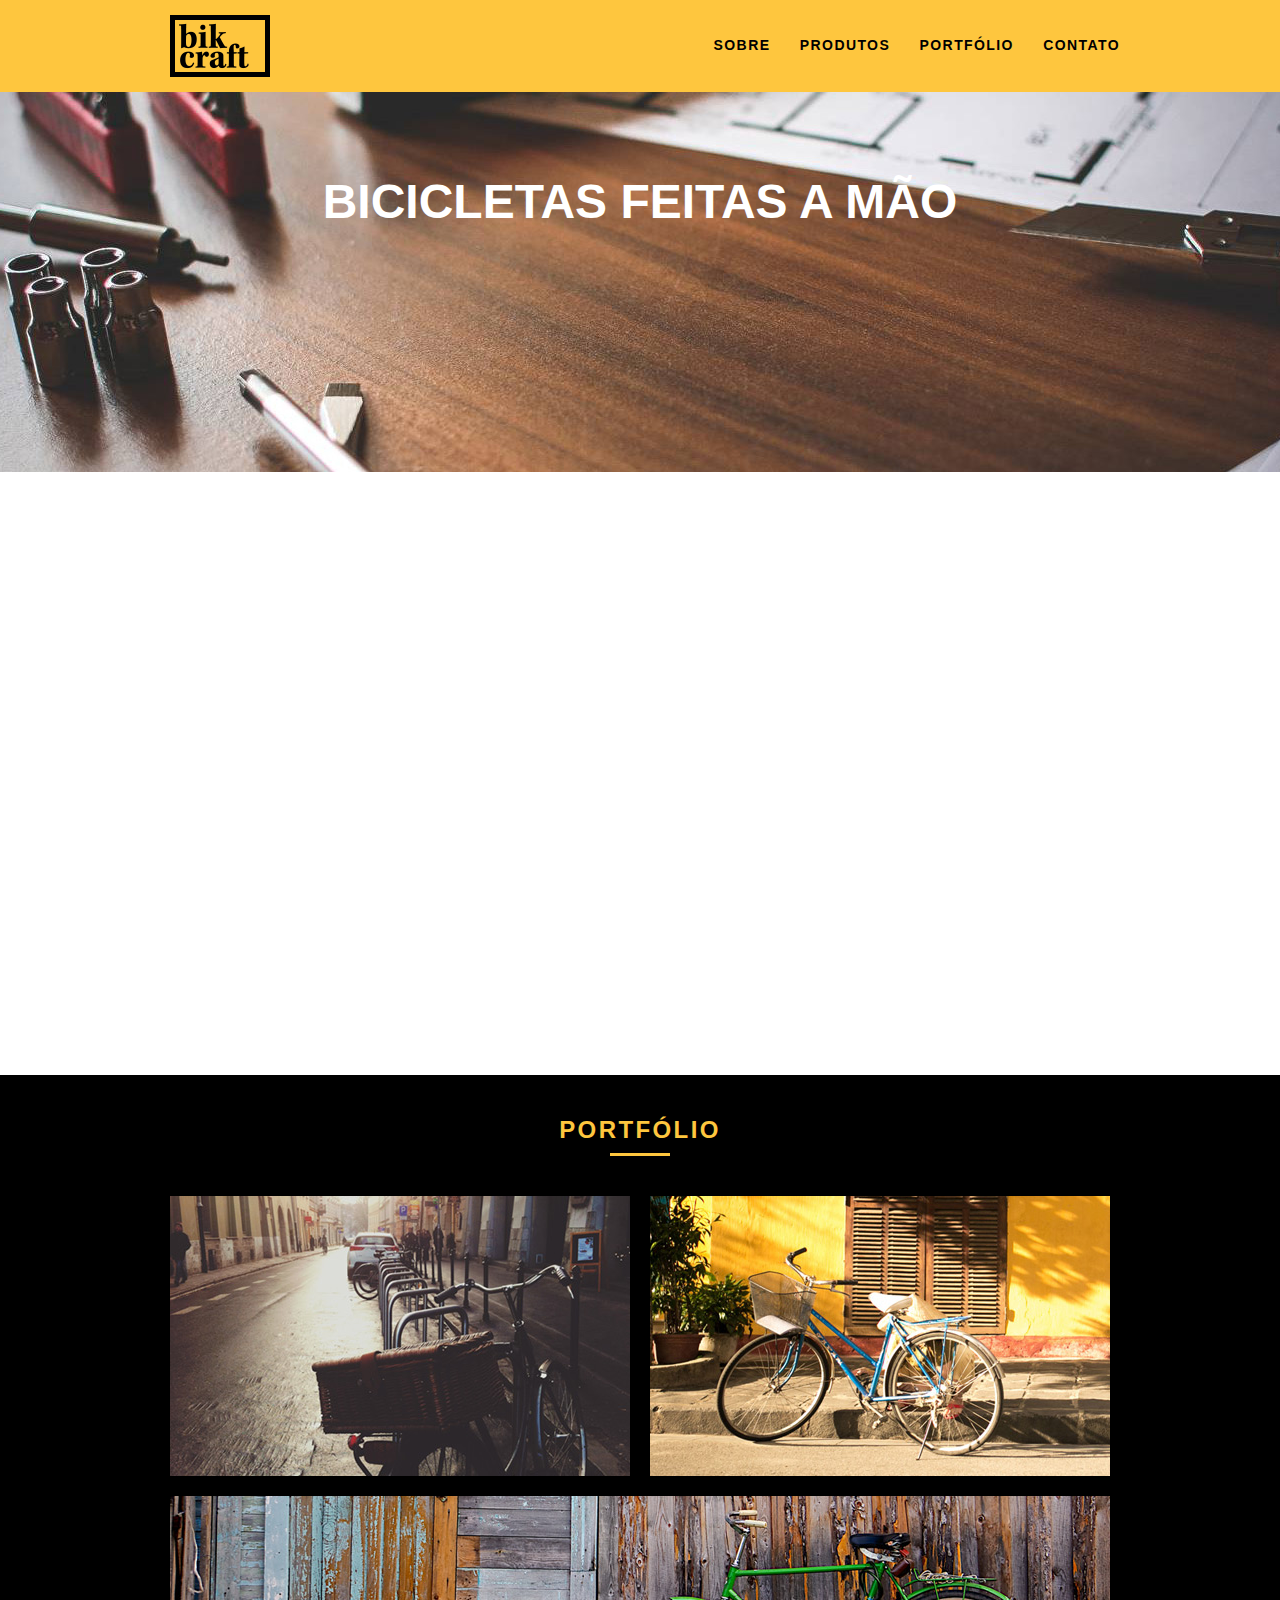
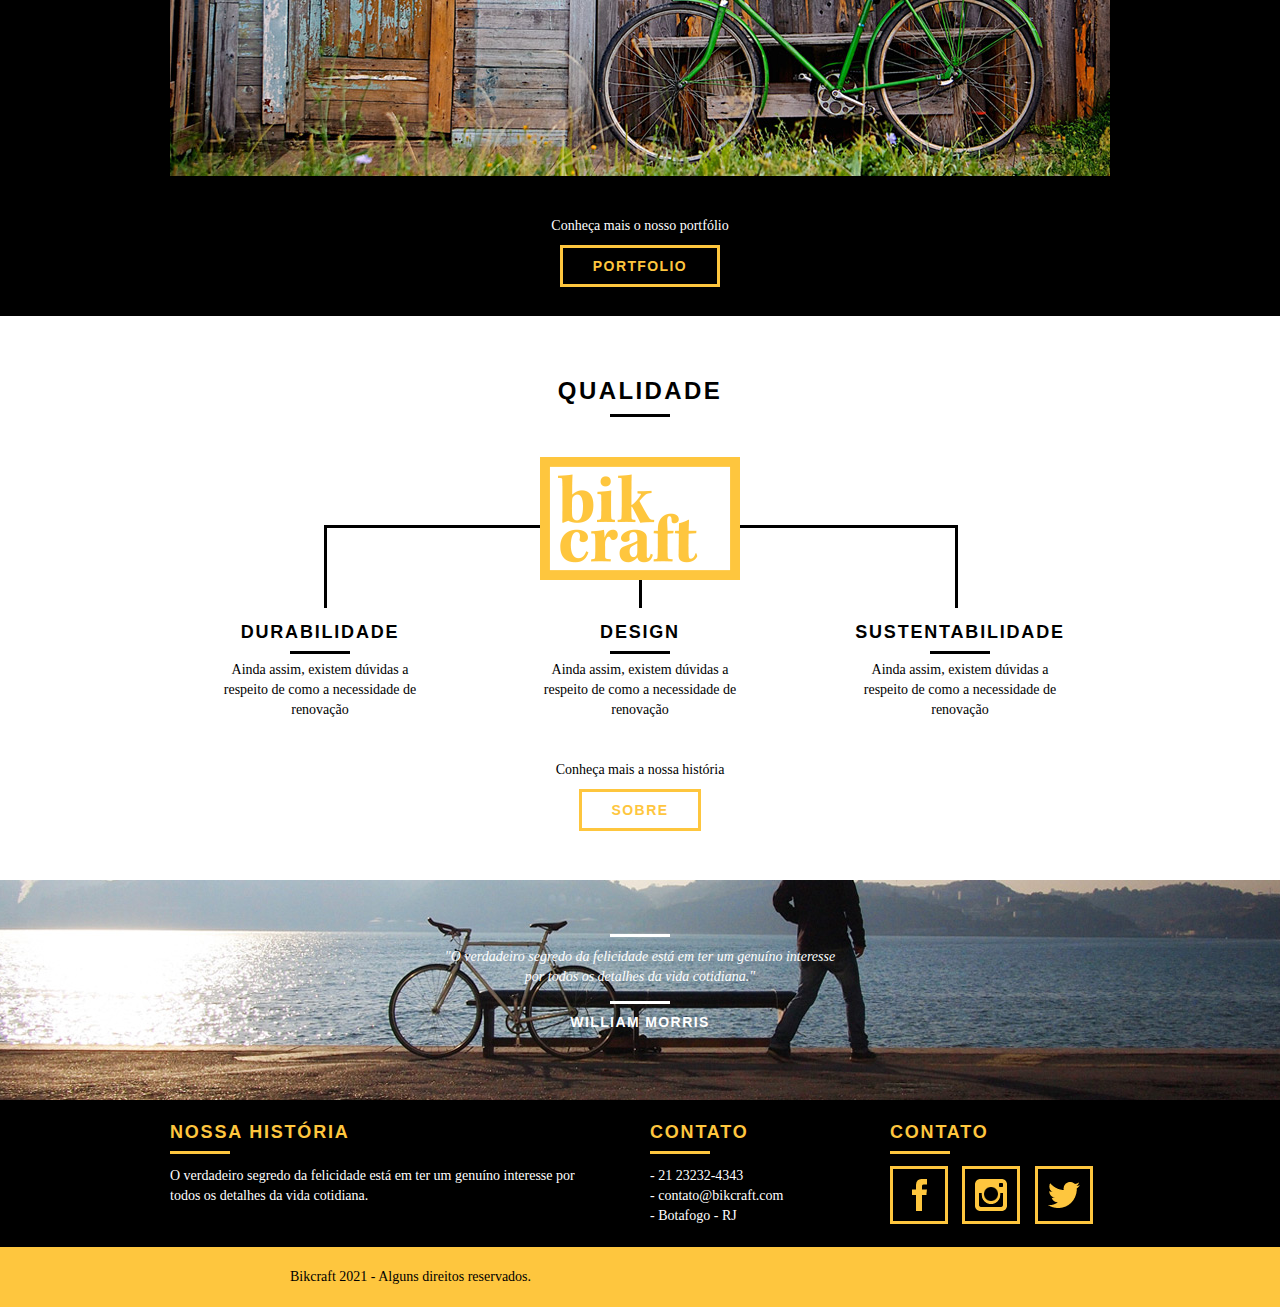
==== commit 36cd591f: "Slide e Animações" ====
--- a/index.html
+++ b/index.html
@@ -8,6 +8,7 @@
 		<link rel="stylesheet" type="text/css" href="css/grid.css">
 		<link rel="stylesheet" type="text/css" href="css/style.css">
 		<link rel="stylesheet" type="text/css" href="css/responsivo.css">
+		<script>document.documentElement.classList.add("js");</script>
 	</head>
 	<body>
 		<!--Comentarios -->
@@ -29,16 +30,16 @@
 
 		<section class="introducao">
 			<div class="container">
-				<h1>Bicicletas Feitas a Mão</h1>
-				<blockquote class="quote-externo">
+				<h1 data-anime="400" class="fadeInDown">Bicicletas Feitas a Mão</h1>
+				<blockquote data-anime="800" class="fadeInDown quote-externo">
 					<p>"Não tenha nada em sua casa que você não considere útil ou acredita ser bonito"</p>
 					<cite>WILLIAM MORRIS</cite>
 				</blockquote>
-				<a href="produtos.html" class="btn">Orçamento</a>
+				<a data-anime="1200" href="produtos.html" class="btn">Orçamento</a>
 			</div>			
 		</section>
 
-		<section class="produtos container">
+		<section class="produtos container fadeInDown" data-anime="1600">
 			<h2 class="subtitulo">Produtos</h2>
 			<ul class="produtos_lista">
 
@@ -157,5 +158,11 @@
 			</div>
 		</footer>
 
+		<script src="./js/simple-anime.js"></script>
+		<script src="./js/simple-slide.js"></script>
+		<script src="./js/script.js"></script>
+
+
+
 	</body>
 </html>--- a/css/style.css
+++ b/css/style.css
@@ -197,11 +197,12 @@
 
 .produtos_lista li {
 	background: #fec63e;
+	text-align: center;
 }
 
 .produtos_lista li img{
 	margin: 0 auto;
-	text-align: center;
+
 }
 
 .produtos_lista li h3 {
@@ -211,6 +212,7 @@
 	text-transform: uppercase;
 	letter-spacing: .1em;
 	margin-top: 20px;
+	text-align: center;
 }
 
 .produtos_lista li h3:after{
@@ -386,5 +388,61 @@
 .copy {
 	width: 100%;
 	background: #fec63e;
-	padding: 20px 0 40px 280px;	
-}+	padding: 20px 0 40px 280px;
+}
+
+/*JAVASCRIPT*/
+
+.js [data-slide] {
+  position: relative;
+}
+
+.js [data-slide] > * {
+  position: absolute;
+  top: 0px;
+  opacity: 0;
+}
+
+.js [data-slide] > .active {
+  position: relative;
+  opacity: 1;
+  transition: opacity 500ms;
+}
+
+.js [data-slide-nav] {
+	display: block;
+	text-align: center;
+	margin-top: 20px;
+}
+
+.js [data-slide-nav] button {
+	display: inline-block;
+	width: 12px;
+	height: 12px;
+	margin: 4px;
+	border: none;
+	padding: 0px;
+	border-radius: 6px;
+	text-indent: -99px;
+	overflow: hidden;
+	background: #1d1d1d;
+}
+
+.js [data-slide-nav] button.active {
+	background: #fec63e;
+}
+
+.js [data-anime] {
+	opacity: 0;	
+}
+
+.js .fadeInDown {
+	transform: translate3d(0, -20px, 0);
+}
+
+.js .anime {
+	opacity: 1;
+	transform: none;
+	transition: opacity 800ms, transform 800ms;
+}
+
--- a/css/responsivo.css
+++ b/css/responsivo.css
@@ -1,9 +1,54 @@
 /*Estilo Tablet*/
 @media only screen and (min-width: 788px) and (max-width: 979px) {
 
+/*Qualidade-Home*/
+.qualidade:after {
+	right: 66px;
+}
+
+.qualidade_lista li {
+	text-align: center;
+	padding: 0 10px;
+}
+
+/*Footer*/
+
+.footer_redes ul li a {
+	border: 3px solid #fec63e;
+	display: block;
+	padding: 6px;
+}
+
+.footer_redes ul li a img{
+	width: 26px;
+	height: 26px;
+}
+
+/*Produtos*/
+
+.produto_item h2{
+	top: -150px;
+	margin-bottom: -56px;
+}
+
+.produto_icone {
+	padding: 41px 0;
+}
+
+.produto_info p{
+	font-size: 14px;
+	line-height: 20px;
+	height: 122px;
+	padding: 20px 30px;
+}
+
+.produto_info ul li {
+	width: 181px;
+	height: 49px;
+}
 
 }
-
+/*Final do estilo para tablets*/
 /*Mobile*/
 @media only screen and (max-width: 787px) {
 /*Header*/
@@ -35,14 +80,95 @@
 	border-color: #fff;
 }
 
+.header_menu ul li a.menu_ativo {
+	border-color: #fff;
+}
+
 /*Introducao*/
+
+.introducao h1{
+	font-size: 36px;
+}
+
 .introducao {
 	margin-top: 0px;
-	padding-top: 20px;
+	padding-top: 40px;
 	background: url("../img/bg-mobile.jpg") no-repeat center;
 	background-size: cover;
 }
 
+/*Introducao interna*/
+.introducao-interna {
+	margin-top: 0px;
+}
 
 
-}+/*Call*/
+.call {
+	padding-top: 10px;
+}
+
+/*Qualidade Home*/
+.qualidade:after {
+	display: none;
+}
+
+/*Sobre*/
+.missao_sobre p {
+	padding-right: 0px;
+	font-size: 14px;
+	line-height: 20px;
+}
+
+.missao_sobre ul li{
+	font-size: 14px;
+	line-height: 25px;
+}
+
+/*Produtos*/
+
+.produto_item h2{
+	top: -100px;
+	margin-bottom: -68px;
+}
+
+.produto_icone {
+	padding: 41px 0;
+}
+
+.produto_info p{
+	font-size: 14px;
+	line-height: 20px;
+	height: auto;
+	padding: 20px 30px;
+}
+
+.produto_info ul li {
+	width: 149px;
+	height: 49px;
+	font-size: 14px;
+	line-height: 20px;
+	padding-top: 14px;
+}
+
+.form {
+	padding-right: 0px;
+}
+
+.orcamento_dados ul{
+	padding-right: 0px;
+}
+
+/*Contato*/
+
+.contato_form{
+	padding-right: 0px;
+	margin-bottom: 40px;
+}
+
+.contato_dados ul li {
+	padding: 5px 10px;
+	margin-right: 0;
+}
+
+} /*Final do estilo Mobile*/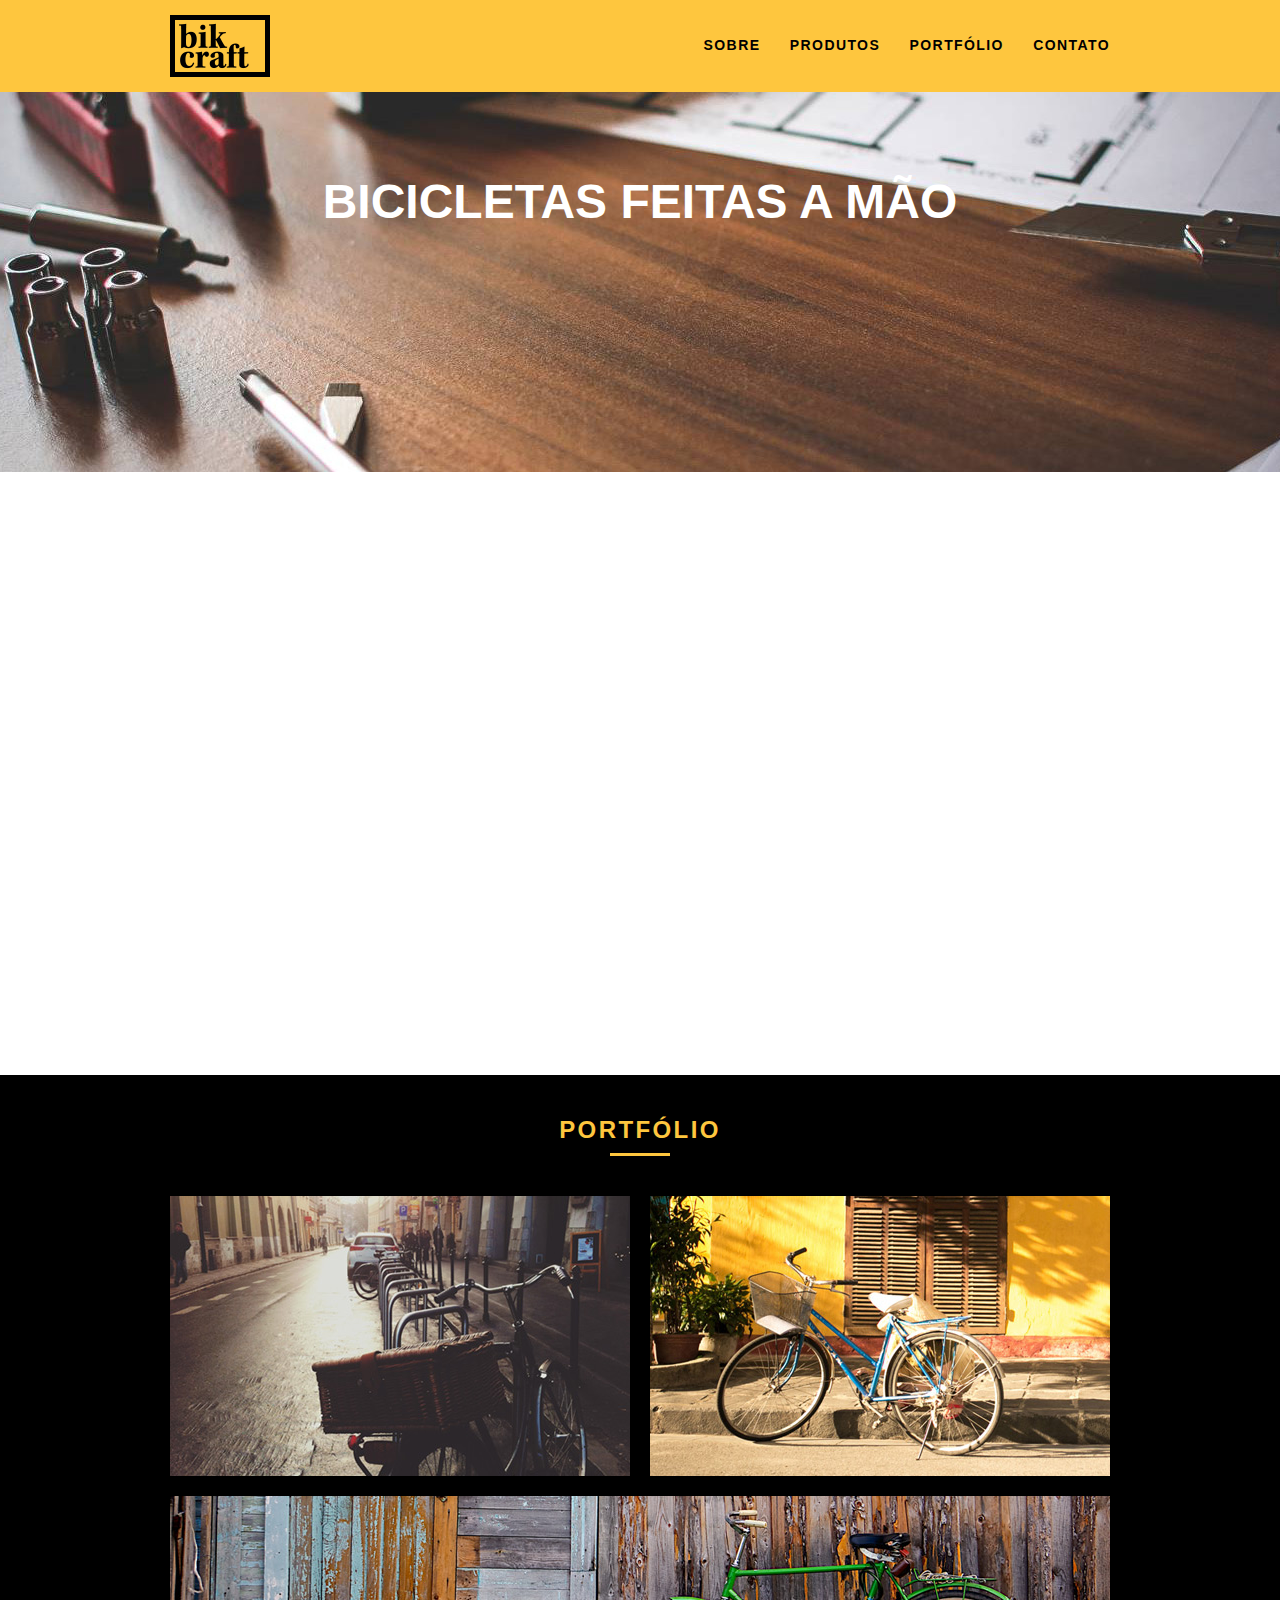
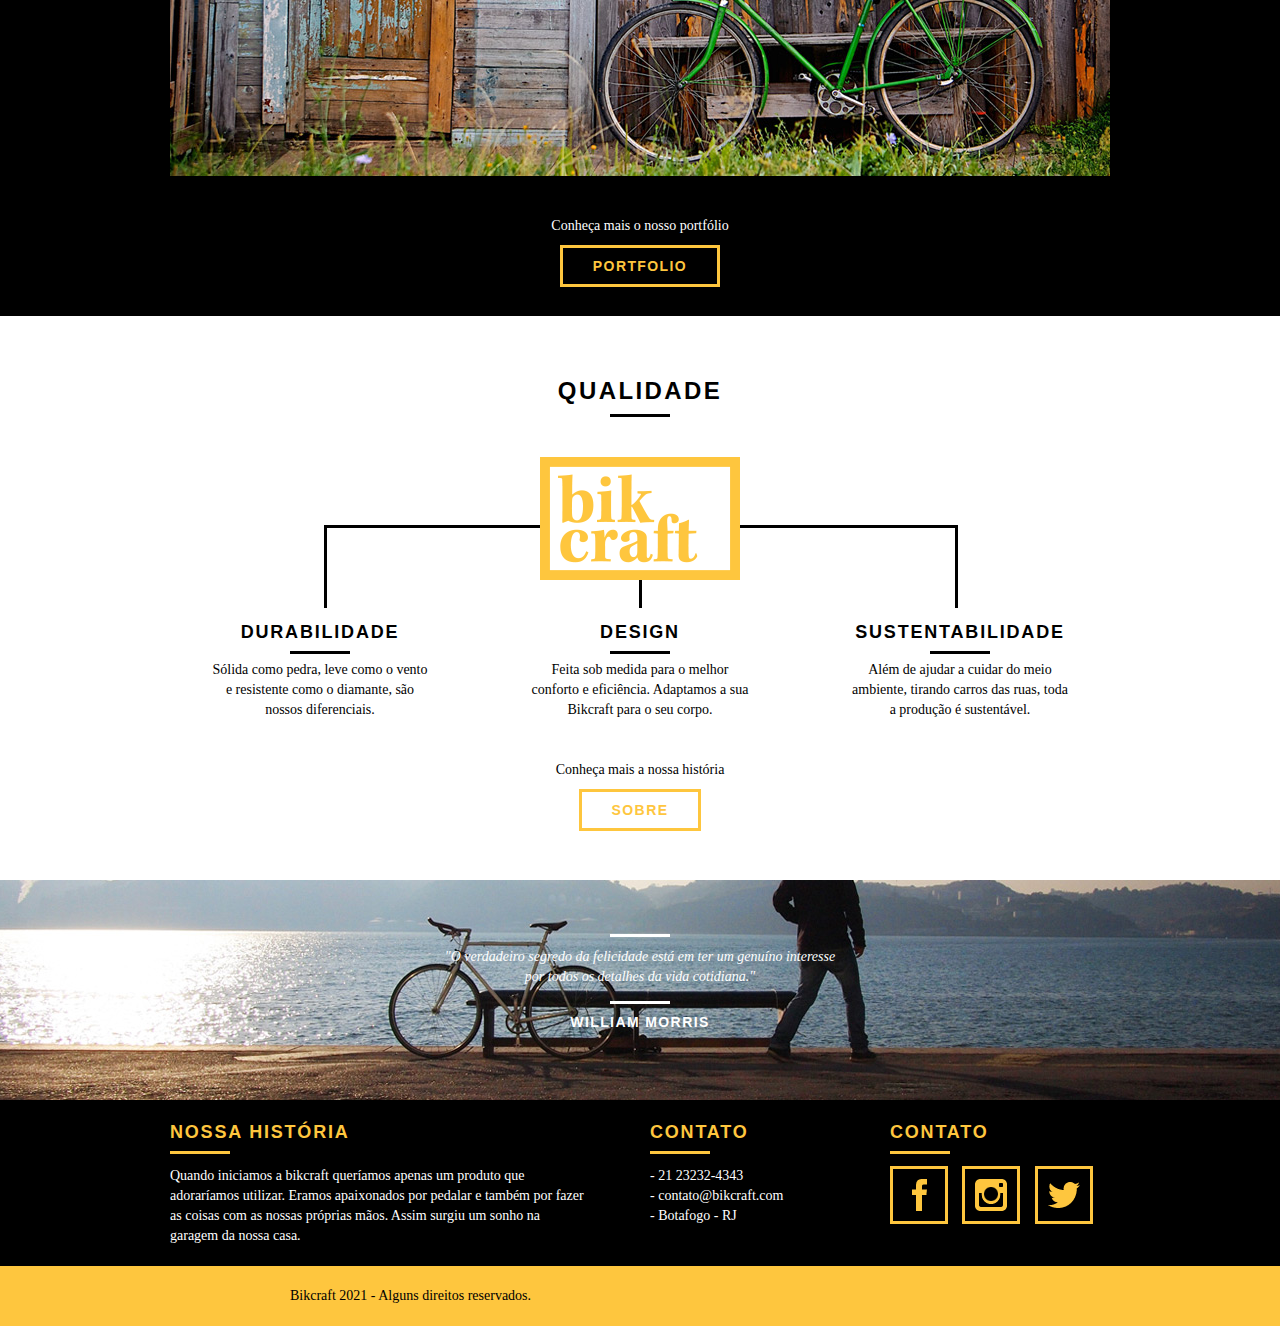
==== commit f364756a: "Otimização" ====
--- a/index.html
+++ b/index.html
@@ -2,12 +2,25 @@
 <html lang="pt-br">
 	<head>
 		<meta charset="utf-8">
-		<title>Bikcraft</title>
-		<link rel="stylesheet" type="text/css" href="css/normalize.css">
-		<link rel="stylesheet" type="text/css" href="css/reset.css">
-		<link rel="stylesheet" type="text/css" href="css/grid.css">
+		<title>Bikcraft - Bicicletas Personalizadas</title>
+		<meta name="description" content="Compre a sua bicicleta personalizada na Bikcraft.
+		Possuímos medelos Passeio, Retrô e Esporte">
+
+		<meta property="og:type" content="website"/>
+		<meta property="og:title" content="Bikcraft - Bicicletas Personalizadas"/>
+		<meta property="og:description" content="Compre a sua biccleta personalizada na Bikcraft.
+		Possuímos medelos Passeio, Retrô e Esporte"/>
+		<meta property="og:url" content="http://bikcraft.com/"/>
+		<meta property="og:image" content="http://bikcraft.com/img/og-image.png"/>
+
+		<meta name="viewport" content="width=device-width, initial-scale=1">
+
+		<link rel="shortcut icon" href="favicon.ico">
+
+
+		
 		<link rel="stylesheet" type="text/css" href="css/style.css">
-		<link rel="stylesheet" type="text/css" href="css/responsivo.css">
+		
 		<script>document.documentElement.classList.add("js");</script>
 	</head>
 	<body>
@@ -15,9 +28,9 @@
 		<header class="header">
 			<div class="container">
 				<a href="index.html" class="grid-4">
-					<img src="img/bikcraft.png">
+					<img src="img/bikcraft.png" alt="Bikcraft Logo">
 				</a>
-				<nav class="header_menu" class="grid-12">
+				<nav class="header_menu grid-12">
 					<ul>
 						<li><a href="sobre.html">Sobre</a></li>
 						<li><a href="produtos.html">Produtos</a></li>
@@ -48,7 +61,7 @@
 						<img src="img/produtos/passeio.png" alt="Bikcraft Passeio">
 					</div>
 					<h3>Passeio</h3>
-					<p>Ainda assim, existem dúvidas a respeito de como a necessidade de renovação.</p>
+					<p>Muito melhor do que passear pela orla a vidros fechados.</p>
 				</li>
 
 				<li class="grid-1-3">
@@ -56,15 +69,15 @@
 						<img src="img/produtos/esporte.png" alt="Bikcraft Passeio">
 					</div>
 					<h3>Esporte</h3>
-					<p>Ainda assim, existem dúvidas a respeito de como a necessidade de renovação.</p>
+					<p>Mais rápida do que o Forrest Gump, ninguém vai pegar você.</p>
 				</li>
 
 				<li class="grid-1-3">
 					<div class="produtos_icone">
 						<img src="img/produtos/retro.png" alt="Bikcraft Passeio">
 					</div>
-					<h3>Retro</h3>
-					<p>Ainda assim, existem dúvidas a respeito de como a necessidade de renovação.</p>
+					<h3>Retrô</h3>
+					<p>O passado volta para lembrarmos o que devemos fazer no futuro.</p>
 				</li>
 
 			</ul>
@@ -97,15 +110,15 @@
 			<ul class="qualidade_lista">
 				<li class="grid-1-3">
 					<h3>Durabilidade</h3>
-					<p>Ainda assim, existem dúvidas a respeito de como a necessidade de renovação</p>
+					<p>Sólida como pedra, leve como o vento e resistente como o diamante, são nossos diferenciais.</p>
 				</li>
 				<li class="grid-1-3"> 
 					<h3>Design</h3>
-					<p>Ainda assim, existem dúvidas a respeito de como a necessidade de renovação</p>
+					<p>Feita sob medida para o melhor conforto e eficiência. Adaptamos a sua Bikcraft para o seu corpo.</p>
 				</li>
 				<li class="grid-1-3">
 					<h3>Sustentabilidade</h3>
-					<p>Ainda assim, existem dúvidas a respeito de como a necessidade de renovação</p>
+					<p>Além de ajudar a cuidar do meio ambiente, tirando carros das ruas, toda a produção é sustentável.</p>
 				</li>
 			</ul>
 			<div class="call">
@@ -114,12 +127,12 @@
 			</div>
 		</section>
 
-		<section class="quebra">
+		<div class="quebra">
 			<blockquote class="quote-externo container">
 				<p>"O verdadeiro segredo da felicidade está em ter um genuíno interesse por todos os detalhes da vida cotidiana."</p>
 				<cite>WILLIAM MORRIS</cite>
 			</blockquote>
-		</section>
+		</div>
 
 		<footer>
 			<div class="footer">
@@ -127,7 +140,7 @@
 
 					<div class="grid-8 footer_historia">
 						<h3>Nossa História</h3>
-						<p>O verdadeiro segredo da felicidade está em ter um genuíno interesse por todos os detalhes da vida cotidiana.</p>
+						<p>Quando iniciamos a bikcraft queríamos apenas um produto que adoraríamos utilizar. Eramos apaixonados por pedalar e também por fazer as coisas com as nossas próprias mãos. Assim surgiu um sonho na garagem da nossa casa.</p>
 					</div>
 
 					<div class="grid-4 footer_contato">
@@ -142,20 +155,19 @@
 					<div class="grid-4 footer_redes">
 						<h3>Contato</h3>
 						<ul>
-							<li><a href="http://facebook.com" target="_blank"><img src="img/redes-sociais/facebook.png"></a></li>
-							<li><a href="http://instagram.com" target="_blank"><img src="img/redes-sociais/instagram.png"></a></li>
-							<li><a href="http://twitter.com" target="_blank"><img src="img/redes-sociais/twitter.png"></a></li>
+							<li><a href="http://facebook.com" target="_blank"><img src="img/redes-sociais/facebook.png" alt="Facebook Bikcraft"></a></li>
+							<li><a href="http://instagram.com" target="_blank"><img src="img/redes-sociais/instagram.png" alt="Instagram Bikcraft"></a></li>
+							<li><a href="http://twitter.com" target="_blank"><img src="img/redes-sociais/twitter.png" alt="Twitter Bikcraft"></a></li>
 						</ul>
 					</div>
-
 				</div>
 			</div>
 
 			<div class="copy">
 				<div class="container"></div>
 				<p class="grid-8">Bikcraft 2021 - Alguns direitos reservados.</p>
-				</div>
 			</div>
+			
 		</footer>
 
 		<script src="./js/simple-anime.js"></script>
--- a/css/style.css
+++ b/css/style.css
@@ -1,448 +1 @@
-/*Estilos Gerais */
-
-body {
-	font-family: Arial, Helvetica, sans-serif;
-}
-
-p {
-	font-family: Georgia, "Times New Roman", serif;
-	font-size: 14px;
-	line-height: 20px;
-}
-
-img {
-	display: block;
-	max-width: 100%;
-}
-
-.btn {
-	border: 3px solid #fec63e;
-	padding: 10px 30px;
-	color: #fec63e;
-	font-size: 14px;
-	line-height: 20px;
-	text-transform: uppercase;
-	font-weight: bold;
-	letter-spacing: .1em;
-}
-
-.btn:hover{
-	color: #fff;
-	border-color: #fff;
-}
-
-.btn.btn-preto:hover{
-	color: #000;
-	border-color: #000;
-}
-
-.subtitulo {
-	font-size: 24px;
-	line-height: 30px;
-	font-weight: bold;
-	letter-spacing: .1em;
-	color: #000;
-	text-transform: uppercase;
-	text-align: center;
-	margin-bottom: 40px;
-}
-
-.subtitulo:after {
-	content: "";
-	display: block;
-	width: 60px;
-	height: 3px;
-	background: #000;
-	margin: 8px auto;
-}
-
-.subtitulo-interno {
-	font-size: 24px;
-	line-height: 30px;
-	font-weight: bold;
-	letter-spacing: .1em;
-	color: #000;
-	text-transform: uppercase;
-	margin-bottom: 20px;
-}
-
-.subtitulo-interno:after {
-	content: "";
-	display: block;
-	width: 60px;
-	height: 3px;
-	background: #000;
-	margin: 8px 0;
-}
-
-/**/
-
-/* Header */
-
-.header {
-	position: fixed;
-	top: 0;
-	width: 100%;
-	background:#fec63e; /* Amarelo */
-	padding: 15px 0;
-	z-index: 10;
-}
-
-.header_menu {
-	text-align: right;
-}
-
-.header_menu ul li {
-	display: inline-block;	
-	margin-left: 25px;
-	margin-top: 20px;	
-}
-
-.header_menu ul li a{
-	color: #000;
-	font-weight: bold;
-	text-transform: uppercase;
-	letter-spacing: .1em;
-	font-size: 14px;
-	line-height: 20px;
-	padding: 10px 0;
-}
-
-.header_menu ul li a:hover {
-	color: #FFF;
-}
-
-.header_menu ul li a.menu_ativo {
-	color: #fff;
-}
-
-/* Introdução */
-
-.introducao {
-	width: 100%;
-	height: 380px;
-	background: url("../img/bg.jpg") no-repeat center;
-	background-size: cover;
-	margin-top: 92px;
-	text-align: center;
-	padding-top: 80px;
-}
-
-.introducao h1 {
-	font-size: 48px;
-	line-height: 60px;
-	color: #FFF;
-	font-weight: bold;
-	text-transform: uppercase;
-}
-
-.quote-externo {
-	max-width: 320px;
-	margin: 0 auto;
-	margin-bottom: 40px;
-	color: #FFF;
-}
-
-.quote-externo p {
-	font-style: italic;
-}
-
-.quote-externo p:before, .quote-externo p:after {
-	content: "";
-	display: block;
-	width: 60px;
-	height: 3px;
-	background: #fff;
-	margin: 14px auto 10px auto;
-}
-
-.quote-externo cite {
-	font-style: normal;
-	font-weight: bold;
-	font-size: 14px;
-	letter-spacing: .1em;
-}
-
-/*Introdução interna*/
-
-.introducao-interna {
-	width: 100%;
-	margin-top:92px;
-	height: 160px;
-	text-align: center;
-	color: #FFF;
-	padding-top: 30px;
-}
-
-.introducao-interna h1 {
-	font-size: 36px;
-	font-weight: bold;
-	text-transform: uppercase;
-}
-
-.introducao-interna h1:after {
-	content: "";
-	display: block;
-	width: 60px;
-	height: 3px;
-	background: #fff;
-	margin: 6px auto 10px auto;
-}
-
-/* Produtos */
-
-.produtos {
-	padding: 60px 0;
-}
-
-.produtos_lista li {
-	background: #fec63e;
-	text-align: center;
-}
-
-.produtos_lista li img{
-	margin: 0 auto;
-
-}
-
-.produtos_lista li h3 {
-	font-weight: bold;
-	font-size: 18px;
-	line-height: 25px;
-	text-transform: uppercase;
-	letter-spacing: .1em;
-	margin-top: 20px;
-	text-align: center;
-}
-
-.produtos_lista li h3:after{
-	content: "";
-	display: block;
-	width: 60px;
-	height: 3px;
-	background: #000;
-	margin: 2px auto;
-}
-
-.produtos_lista li p {
-	padding: 10px 20px 20px 20px;
-}
-
-.produtos_icone{
-	background: #000;
-	padding: 20px;
-	padding-left: 45px;
-}
-
-.call {
-	padding-top: 40px; 
-	text-align: center;
-	clear: both;
-}
-
-.call p {
-	margin-bottom: 20px;
-}
-
-/* Portfolio */
-
-.portfolio {
-	width: 100%;
-	background: #000;
-	padding: 40px 0;
-}
-
-.portfolio .subtitulo {
-	color: #fec63e;
-}
-
-.portfolio .subtitulo:after {
-	background: #fec63e;
-}
-
-.portfolio_lista li:last-child {
-	margin-top:20px;
-}
-
-.portfolio .call p{
-	color: #fff;
-}
-
-/*	Qualidade */
-
-.qualidade {
-	padding: 60px 0;
-}
-
-.qualidade:after {
-	content: "";
-	width: 634px;
-	height: 83px;
-	display: block;
-	background: url("../img/linhas.png") no-repeat center;
-	position: absolute;
-	top: 209px;
-	right: 162px;
-	z-index: -1;
-}
-
-.qualidade img {
-	margin: 0 auto;
-}
-
-.qualidade_lista {
-	padding-top: 20px;
-	overflow: auto; /*Clear-fix*/
-}
-
-.qualidade_lista li {
-	text-align: center;
-	padding: 0 40px;
-}
-
-.qualidade_lista li h3 {
-	font-weight: bold;
-	font-size: 18px;
-	line-height: 25px;
-	text-transform: uppercase;
-	letter-spacing: .1em;
-	margin-top: 20px;
-}
-
-.qualidade_lista li h3:after{
-	content: "";
-	display: block;
-	width: 60px;
-	height: 3px;
-	background: #000;
-	margin: 6px auto;
-}
-
-/* Quebra */
-
-.quebra {
-	width: 100%;
-	height: 220px;
-	background: url("../img/bg-footer.jpg") no-repeat center;
-	background-size: cover;
-	text-align: center;
-	padding: 40px;
-}
-
-.quebra .quote-externo {
-	max-width: 400px;
-}
-
-/*Footer*/
-
-.footer {
-	width: 100%;
-	background: #000;
-	color: #fff;
-	padding: 20px 0;
-}
-
-.footer h3 {
-	font-size: 18px;
-	line-height: 25px;
-	color: #fec63e;
-	text-transform: uppercase;
-	letter-spacing: .1em;
-	font-weight: bold;
-}
-
-.footer h3:after {
-	content: "";
-	display: block;
-	width: 60px;
-	height: 3px;
-	background: #fec63e;
-	margin: 6px 0 12px 0;
-}
-
-.footer_historia {
-	padding-right: 40px; 
-}
-
-.footer_contato ul li {
-	font-size: 14px;
-	line-height: 20px;
-	font-family: Georgia, "Times New Roman", serif;
-}
-
-.footer_redes ul li {
-	display: inline-block;
-	margin-right: 10px;
-}
-
-.footer_redes ul li a {
-	border: 3px solid #fec63e;
-	display: block;
-	padding: 10px;
-}
-
-.footer_redes ul li a:hover {
-	border-color: #fff;
-}
-
-.copy {
-	width: 100%;
-	background: #fec63e;
-	padding: 20px 0 40px 280px;
-}
-
-/*JAVASCRIPT*/
-
-.js [data-slide] {
-  position: relative;
-}
-
-.js [data-slide] > * {
-  position: absolute;
-  top: 0px;
-  opacity: 0;
-}
-
-.js [data-slide] > .active {
-  position: relative;
-  opacity: 1;
-  transition: opacity 500ms;
-}
-
-.js [data-slide-nav] {
-	display: block;
-	text-align: center;
-	margin-top: 20px;
-}
-
-.js [data-slide-nav] button {
-	display: inline-block;
-	width: 12px;
-	height: 12px;
-	margin: 4px;
-	border: none;
-	padding: 0px;
-	border-radius: 6px;
-	text-indent: -99px;
-	overflow: hidden;
-	background: #1d1d1d;
-}
-
-.js [data-slide-nav] button.active {
-	background: #fec63e;
-}
-
-.js [data-anime] {
-	opacity: 0;	
-}
-
-.js .fadeInDown {
-	transform: translate3d(0, -20px, 0);
-}
-
-.js .anime {
-	opacity: 1;
-	transform: none;
-	transition: opacity 800ms, transform 800ms;
-}
-
+/*! normalize.css v8.0.1 | MIT License | github.com/necolas/normalize.css */button,hr,input{overflow:visible}img,legend{max-width:100%}.call,.container:after{clear:both}html{line-height:1.15;-webkit-text-size-adjust:100%}article,aside,details,figcaption,figure,footer,header,hgroup,main,menu,nav,section{display:block}hr{box-sizing:content-box;height:0}a{background-color:transparent;text-decoration:none}abbr[title]{border-bottom:none;text-decoration:underline;text-decoration:underline dotted}sub,sup{line-height:0;position:relative}sub{bottom:-.25em}sup{top:-.5em}button,input,optgroup,select,textarea{font-family:inherit;font-size:100%;line-height:1.15;margin:0}button,select{text-transform:none}[type=button],[type=reset],[type=submit],button{-webkit-appearance:button}[type=button]::-moz-focus-inner,[type=reset]::-moz-focus-inner,[type=submit]::-moz-focus-inner,button::-moz-focus-inner{border-style:none;padding:0}[type=button]:-moz-focusring,[type=reset]:-moz-focusring,[type=submit]:-moz-focusring,button:-moz-focusring{outline:ButtonText dotted 1px}legend{box-sizing:border-box;color:inherit;display:table;white-space:normal}progress{vertical-align:baseline}textarea{overflow:auto}[type=checkbox],[type=radio]{box-sizing:border-box;padding:0}[type=number]::-webkit-inner-spin-button,[type=number]::-webkit-outer-spin-button{height:auto}[type=search]{-webkit-appearance:textfield;outline-offset:-2px}[type=search]::-webkit-search-decoration{-webkit-appearance:none}::-webkit-file-upload-button{-webkit-appearance:button;font:inherit}summary{display:list-item}[hidden],template{display:none}a,abbr,acronym,address,applet,article,aside,audio,b,big,blockquote,body,canvas,caption,center,cite,code,dd,del,details,dfn,div,dl,dt,em,embed,fieldset,figcaption,figure,footer,form,h1,h2,h3,h4,h5,h6,header,hgroup,html,i,iframe,img,ins,kbd,label,legend,li,mark,menu,nav,object,ol,output,p,pre,q,ruby,s,samp,section,small,span,strike,strong,sub,summary,sup,table,tbody,td,tfoot,th,thead,time,tr,tt,u,ul,var,video{margin:0;padding:0;border:0;font:inherit;vertical-align:baseline}body{margin:0;line-height:1;font-family:Arial,Helvetica,sans-serif}.btn,p{font-size:14px;line-height:20px}.footer_contato ul li,.form label,.missao_sobre ul li,p{font-family:Georgia,"Times New Roman",serif}ol,ul{list-style:none}blockquote,q{quotes:none}blockquote:after,blockquote:before,q:after,q:before{content:'';content:none}table{border-collapse:collapse;border-spacing:0}*,:after,:before{-webkit-box-sizing:border-box;-moz-box-sizing:border-box;box-sizing:border-box}.container{width:960px;margin:0 auto;padding:0;position:relative}.container:after,.container:before{content:" ";display:table}.grid-1,.grid-1-3,.grid-10,.grid-11,.grid-12,.grid-13,.grid-14,.grid-15,.grid-16,.grid-2,.grid-3,.grid-4,.grid-5,.grid-6,.grid-7,.grid-8,.grid-9{float:left;margin-left:10px;margin-right:10px}.grid-1{width:40px}.grid-2{width:100px}.grid-3{width:160px}.grid-4{width:220px}.grid-5{width:280px}.grid-6{width:340px}.grid-7{width:400px}.grid-8{width:460px}.grid-9{width:520px}.grid-10{width:580px}.grid-11{width:640px}.grid-12{width:700px}.grid-13{width:760px}.grid-14{width:820px}.grid-15{width:880px}.grid-16{width:940px}.grid-1-3{width:300px}@media only screen and (min-width:788px) and (max-width:979px){.container{width:768px}.grid-1{width:28px}.grid-2{width:76px}.grid-3{width:124px}.grid-4{width:172px}.grid-5{width:220px}.grid-6{width:268px}.grid-7{width:316px}.grid-8{width:364px}.grid-9{width:412px}.grid-10{width:460px}.grid-11{width:508px}.grid-12{width:556px}.grid-13{width:604px}.grid-14{width:652px}.grid-15{width:700px}.grid-16{width:748px}.grid-1-3{width:236px}}@media only screen and (max-width:787px){.container{width:300px}.grid-1,.grid-1-3,.grid-10,.grid-11,.grid-12,.grid-13,.grid-14,.grid-15,.grid-16,.grid-2,.grid-3,.grid-4,.grid-5,.grid-6,.grid-7,.grid-8,.grid-9{width:300px;margin:0 0 20px;float:none}}.subtitulo-interno:after,.subtitulo:after{display:block;width:60px;height:3px;background:#000;content:""}img{display:block}.btn{border:3px solid #fec63e;padding:10px 30px;color:#fec63e;text-transform:uppercase;font-weight:700;letter-spacing:.1em}.subtitulo,.subtitulo-interno{font-size:24px;line-height:30px;text-transform:uppercase;font-weight:700;letter-spacing:.1em}.btn:hover{color:#fff;border-color:#fff}.btn.btn-preto:hover{color:#000;border-color:#000}.subtitulo{color:#000;text-align:center;margin-bottom:40px}.subtitulo:after{margin:8px auto}.subtitulo-interno{color:#000;margin-bottom:20px}.subtitulo-interno:after{margin:8px 0}.header{position:fixed;top:0;width:100%;background:#fec63e;padding:15px 0;z-index:10}.header_menu{text-align:right}.header_menu ul li{display:inline-block;margin-left:25px;margin-top:20px}.header_menu ul li a{color:#000;font-weight:700;text-transform:uppercase;letter-spacing:.1em;font-size:14px;line-height:20px;padding:10px 0}.header_menu ul li a:hover{color:#FFF}.header_menu ul li a.menu_ativo{color:#fff}.introducao{width:100%;height:380px;background:url(../img/bg.jpg) center no-repeat;background-size:cover;margin-top:92px;text-align:center;padding-top:80px}.introducao h1{font-size:48px;line-height:60px;color:#FFF;font-weight:700;text-transform:uppercase}.quote-externo{max-width:320px;margin:0 auto 40px;color:#FFF}.quote-externo p{font-style:italic}.quote-externo p:after,.quote-externo p:before{content:"";display:block;width:60px;height:3px;background:#fff;margin:14px auto 10px}.quote-externo cite{font-style:normal;font-weight:700;font-size:14px;letter-spacing:.1em}.introducao-interna{width:100%;margin-top:92px;height:160px;text-align:center;color:#FFF;padding-top:30px}.introducao-interna h1:after,.produtos_lista li h3:after{width:60px;height:3px;display:block;content:""}.introducao-interna h1{font-size:36px;font-weight:700;text-transform:uppercase}.footer h3,.produtos_lista li h3,.qualidade_lista li h3{font-size:18px;line-height:25px;letter-spacing:.1em;font-weight:700;text-transform:uppercase}.introducao-interna h1:after{background:#fff;margin:6px auto 10px}.produtos{padding:60px 0}.produtos_lista li{background:#fec63e;text-align:center}.produtos_lista li img{margin:0 auto}.produtos_lista li h3{margin-top:20px;text-align:center}.produtos_lista li h3:after{background:#000;margin:2px auto}.produtos_lista li p{padding:10px 20px 20px}.produtos_icone{background:#000;padding:20px 20px 20px 45px}.call{padding-top:40px;text-align:center}.call p{margin-bottom:20px}.portfolio{width:100%;background:#000;padding:40px 0}.portfolio .subtitulo{color:#fec63e}.footer,.portfolio .call p{color:#fff}.portfolio .subtitulo:after{background:#fec63e}.portfolio_lista li:last-child{margin-top:20px}.qualidade{padding:60px 0}.qualidade:after{content:"";width:634px;height:83px;display:block;background:url(../img/linhas.png) center no-repeat;position:absolute;top:209px;right:162px;z-index:-1}.qualidade img{margin:0 auto}.qualidade_lista{padding-top:20px;overflow:auto}.qualidade_lista li{text-align:center;padding:0 40px}.qualidade_lista li h3{margin-top:20px}.qualidade_lista li h3:after{content:"";display:block;width:60px;height:3px;background:#000;margin:6px auto}.quebra{width:100%;height:220px;background:url(../img/bg-footer.jpg) center no-repeat;background-size:cover;text-align:center;padding:40px}.quebra .quote-externo{max-width:400px}.footer{width:100%;background:#000;padding:20px 0}.footer h3{color:#fec63e}.footer h3:after{content:"";display:block;width:60px;height:3px;background:#fec63e;margin:6px 0 12px}.footer_historia{padding-right:40px}.footer_contato ul li{font-size:14px;line-height:20px}.footer_redes ul li{display:inline-block;margin-right:10px}.footer_redes ul li a{border:3px solid #fec63e;display:block;padding:10px}.footer_redes ul li a:hover{border-color:#fff}.copy{width:100%;background:#fec63e;padding:20px 0 40px 280px}.js [data-slide]{position:relative}.js [data-slide]>*{position:absolute;top:0;opacity:0}.js [data-slide]>.active{position:relative;opacity:1;transition:opacity .5s}.js [data-slide-nav]{display:block;text-align:center;margin-top:20px}.js [data-slide-nav] button{display:inline-block;width:12px;height:12px;margin:4px;border:none;padding:0;border-radius:6px;text-indent:-99px;overflow:hidden;background:#1d1d1d}.js [data-slide-nav] button.active{background:#fec63e}.js [data-anime]{opacity:0}.js .fadeInDown{transform:translate3d(0,-20px,0)}.js .anime{opacity:1;transform:none;transition:opacity .8s,transform .8s}.nao-aparece{visibility:hidden;position:absolute;height:0}#form-sucesso{color:#31aa39}#form-erro{color:#f64540}.interna_sobre{background:url(../img/bg-sobre.jpg) center no-repeat;background-size:cover}.missao_sobre{padding-top:60px}.missao_sobre p{font-size:18px;line-height:25px;margin-bottom:1em;padding-right:60px}.missao_sobre ul li{font-size:18px;line-height:30px}.foto-equipe{padding-top:20px}.interna_produtos{background:url(../img/bg-produtos.jpg) center no-repeat;background-size:cover}.produto_item{padding-top:60px}.produto_item h2{color:#fff;font-size:36px;text-transform:uppercase;letter-spacing:.1em;font-weight:700;position:relative;top:-180px;text-align:center;margin-bottom:-56px}.produto_item h2:after,.produto_item h2:before{content:"";display:block;width:60px;height:3px;background:#fff;margin:6px auto 8px}.produto_icone,.produto_info{background:#000}.produto_icone{padding:70px 0}.produto_icone img{margin:0 auto}.produto_info p{color:#fff;font-size:18px;line-height:25px;height:180px;padding:30px 40px}.produto_info ul li{background:#fec63e;text-transform:uppercase;font-size:18px;line-height:20px;font-weight:700;float:left;width:229px;height:49px;text-align:center;padding-top:16px}.produto_info ul li:nth-child(1),.produto_info ul li:nth-child(2){margin-bottom:2px}.produto_info ul li:nth-child(even){margin-left:2px}.orcamento{background:#000;width:100%;margin-top:60px;padding:40px 0}.orcamento h2{color:#fec63e}.orcamento h2:after{background:#fec63e}.form{padding-right:60px}.form label{display:block;color:#fff;font-size:18px;line-height:25px;margin-bottom:4px}.form input,.form textarea{width:100%;border:4px solid #fec63e;padding:7px 10px;outline:0;font-size:14px;background:0 0;color:#fff;display:block;font-family:Georgia,"Times New Roman",serif}.form input{margin-bottom:10px}.form textarea{margin-bottom:20px}.form button{padding:7px 40px;background:0 0}.orcamento_dados{color:#fff}.orcamento_dados h3{font-size:18px;line-height:25px;font-weight:700;text-transform:uppercase;color:#fec63e}.orcamento_dados span{display:block;font-size:18px;line-height:30px;font-family:Georgia,"Times New Roman",serif}.orcamento_dados ul{padding-right:60px}.orcamento_dados ul li{font-family:Georgia,"Times New Roman",serif;font-size:14px;padding:10px 15px}.orcamento_dados ul li:nth-child(odd){background:#1d1d1d}.orcamento_dados p{margin:8px 0}.orcamento_dados span:nth-of-type(2){margin-bottom:40px}.interna_portfolio{background:url(../img/bg-portfolio.jpg) center no-repeat;background-size:cover}.quote_clientes{padding:60px 0;max-width:460px;margin:0 auto}.quote_clientes p{text-align:center;font-family:Georgia,"Times New Roman",serif;font-size:18px;line-height:25px;font-style:italic;margin-bottom:20px}.quote_clientes cite{font-size:18px;font-weight:700;text-align:right;float:right;font-style:normal}.interna_contato{background:url(../img/bg-contato.jpg) center no-repeat;background-size:cover}.contato{padding:40px 0}.contato_form{padding-right:60px}.contato_form label{display:block;font-family:Georgia,"Times New Roman",serif;font-size:18px;line-height:25px;margin-bottom:4px}.contato_form input,.contato_form textarea{width:100%;border:4px solid #fec63e;padding:7px 10px;outline:0;font-size:14px;background:0 0;display:block;font-family:Georgia,"Times New Roman",serif}.contato_form input{margin-bottom:10px}.contato_form textarea{margin-bottom:20px}.contato_form button{padding:7px 40px;background:0 0}.contato_dados{color:#000}.contato_dados h3{font-size:18px;line-height:25px;font-weight:700;text-transform:uppercase;color:#fec63e}.contato_dados span{display:block;font-size:18px;line-height:30px;font-family:Georgia,"Times New Roman",serif}.contato_dados span:nth-of-type(even){margin-bottom:30px}.contato_dados ul li{font-family:Georgia,"Times New Roman",serif;font-size:14px;padding:10px 15px;margin-top:10px}.contato_dados p{margin:8px 0}.contato_dados ul li{display:inline-block;margin-right:10px}.contato_dados ul li a{border:3px solid #fec63e;display:block;padding:10px}.contato_dados ul li a:hover{border-color:#000}.contato_mapa{margin-bottom:60px}@media only screen and (min-width:788px) and (max-width:979px){.qualidade:after{right:66px}.qualidade_lista li{text-align:center;padding:0 10px}.footer_redes ul li a{border:3px solid #fec63e;display:block;padding:6px}.footer_redes ul li a img{width:26px;height:26px}.produto_item h2{top:-150px;margin-bottom:-56px}.produto_icone{padding:41px 0}.produto_info p{font-size:14px;line-height:20px;height:122px;padding:20px 30px}.produto_info ul li{width:181px;height:49px}}@media only screen and (max-width:787px){.header{position:relative;padding-bottom:0}.header img{margin:0 auto 10px}.header_menu{text-align:center}.header_menu ul li{margin:5px}.introducao,.introducao-interna{margin-top:0}.header_menu ul li a{border:4px solid #000;width:136px;display:block;float:left}.header_menu ul li a.menu_ativo,.header_menu ul li a:hover{border-color:#fff}.introducao h1{font-size:36px}.introducao{padding-top:40px;background:url(../img/bg-mobile.jpg) center no-repeat;background-size:cover}.call{padding-top:10px}.qualidade:after{display:none}.missao_sobre p{padding-right:0;font-size:14px;line-height:20px}.missao_sobre ul li{font-size:14px;line-height:25px}.produto_item h2{top:-100px;margin-bottom:-68px}.produto_icone{padding:41px 0}.produto_info p{font-size:14px;line-height:20px;height:auto;padding:20px 30px}.contato_form,.form,.orcamento_dados ul{padding-right:0}.produto_info ul li{width:149px;height:49px;font-size:14px;line-height:20px;padding-top:14px}.contato_form{margin-bottom:40px}.contato_dados ul li{padding:5px 10px;margin-right:0}}